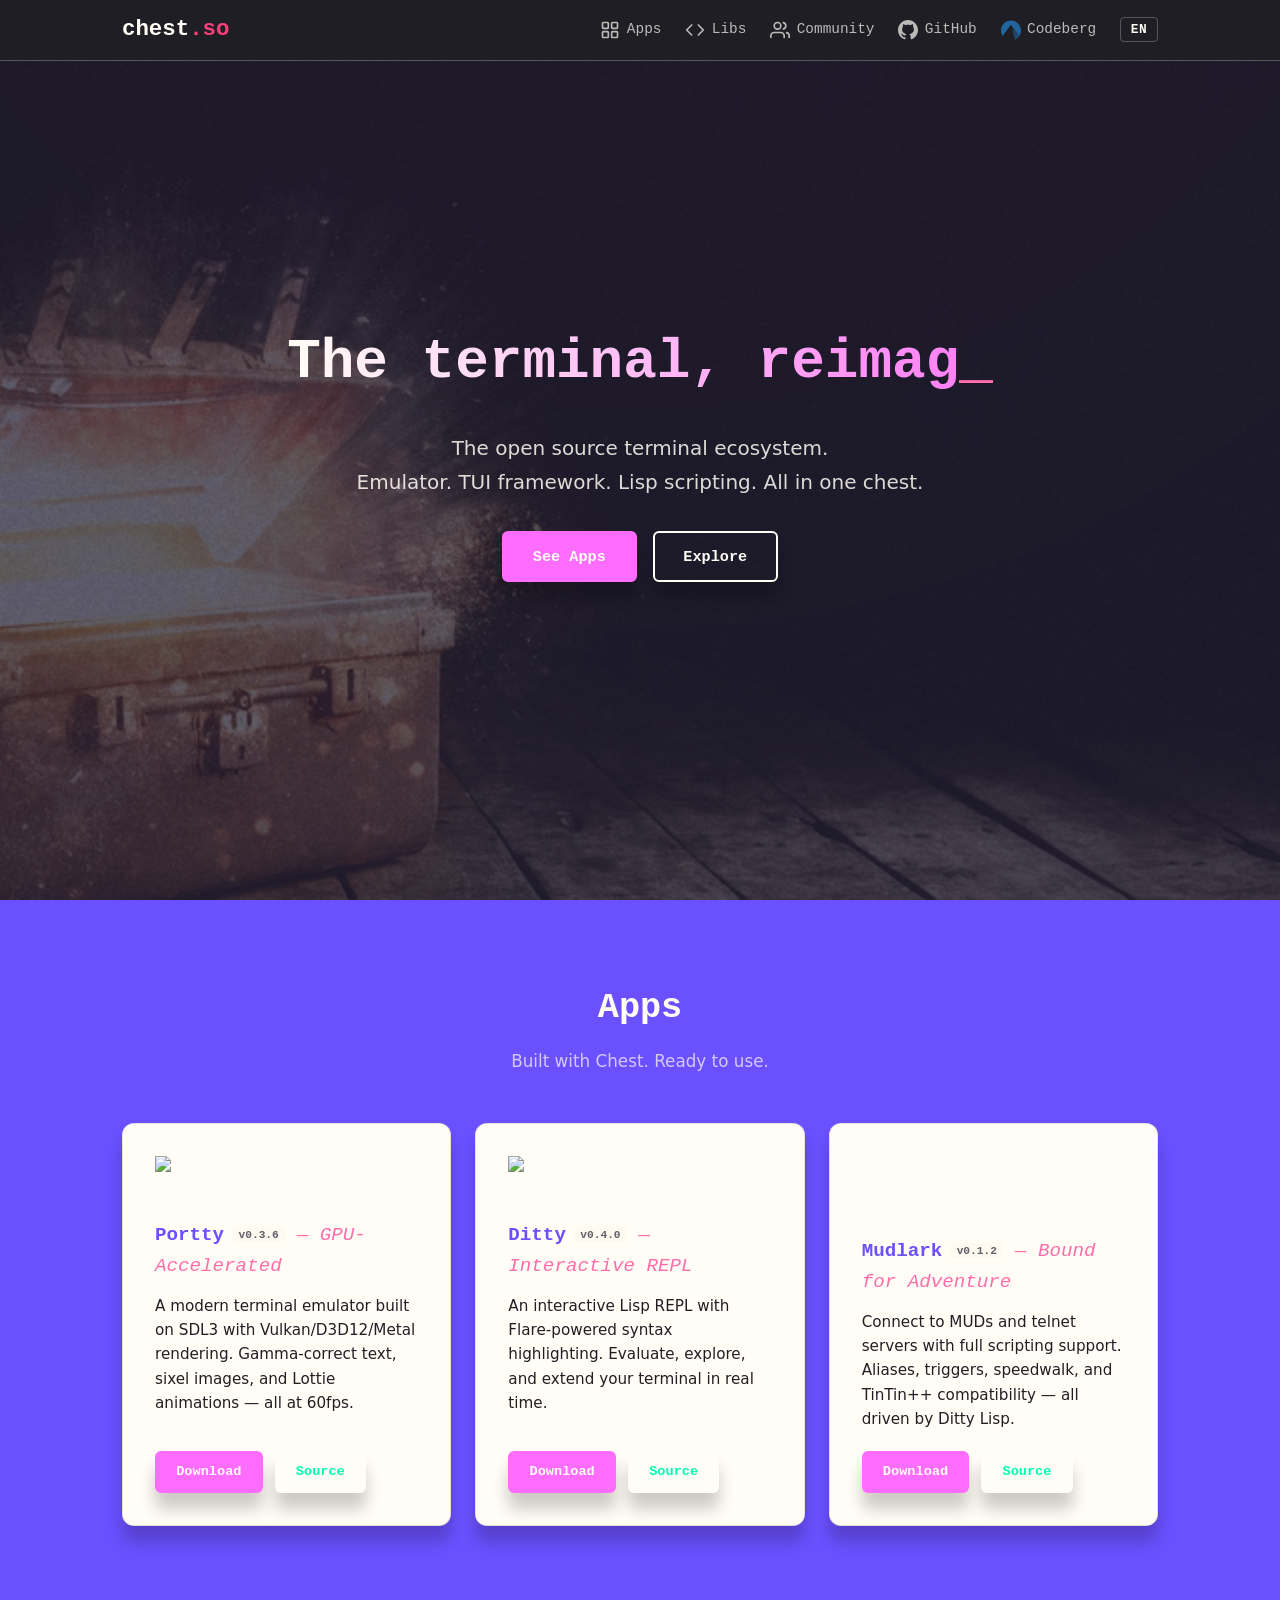
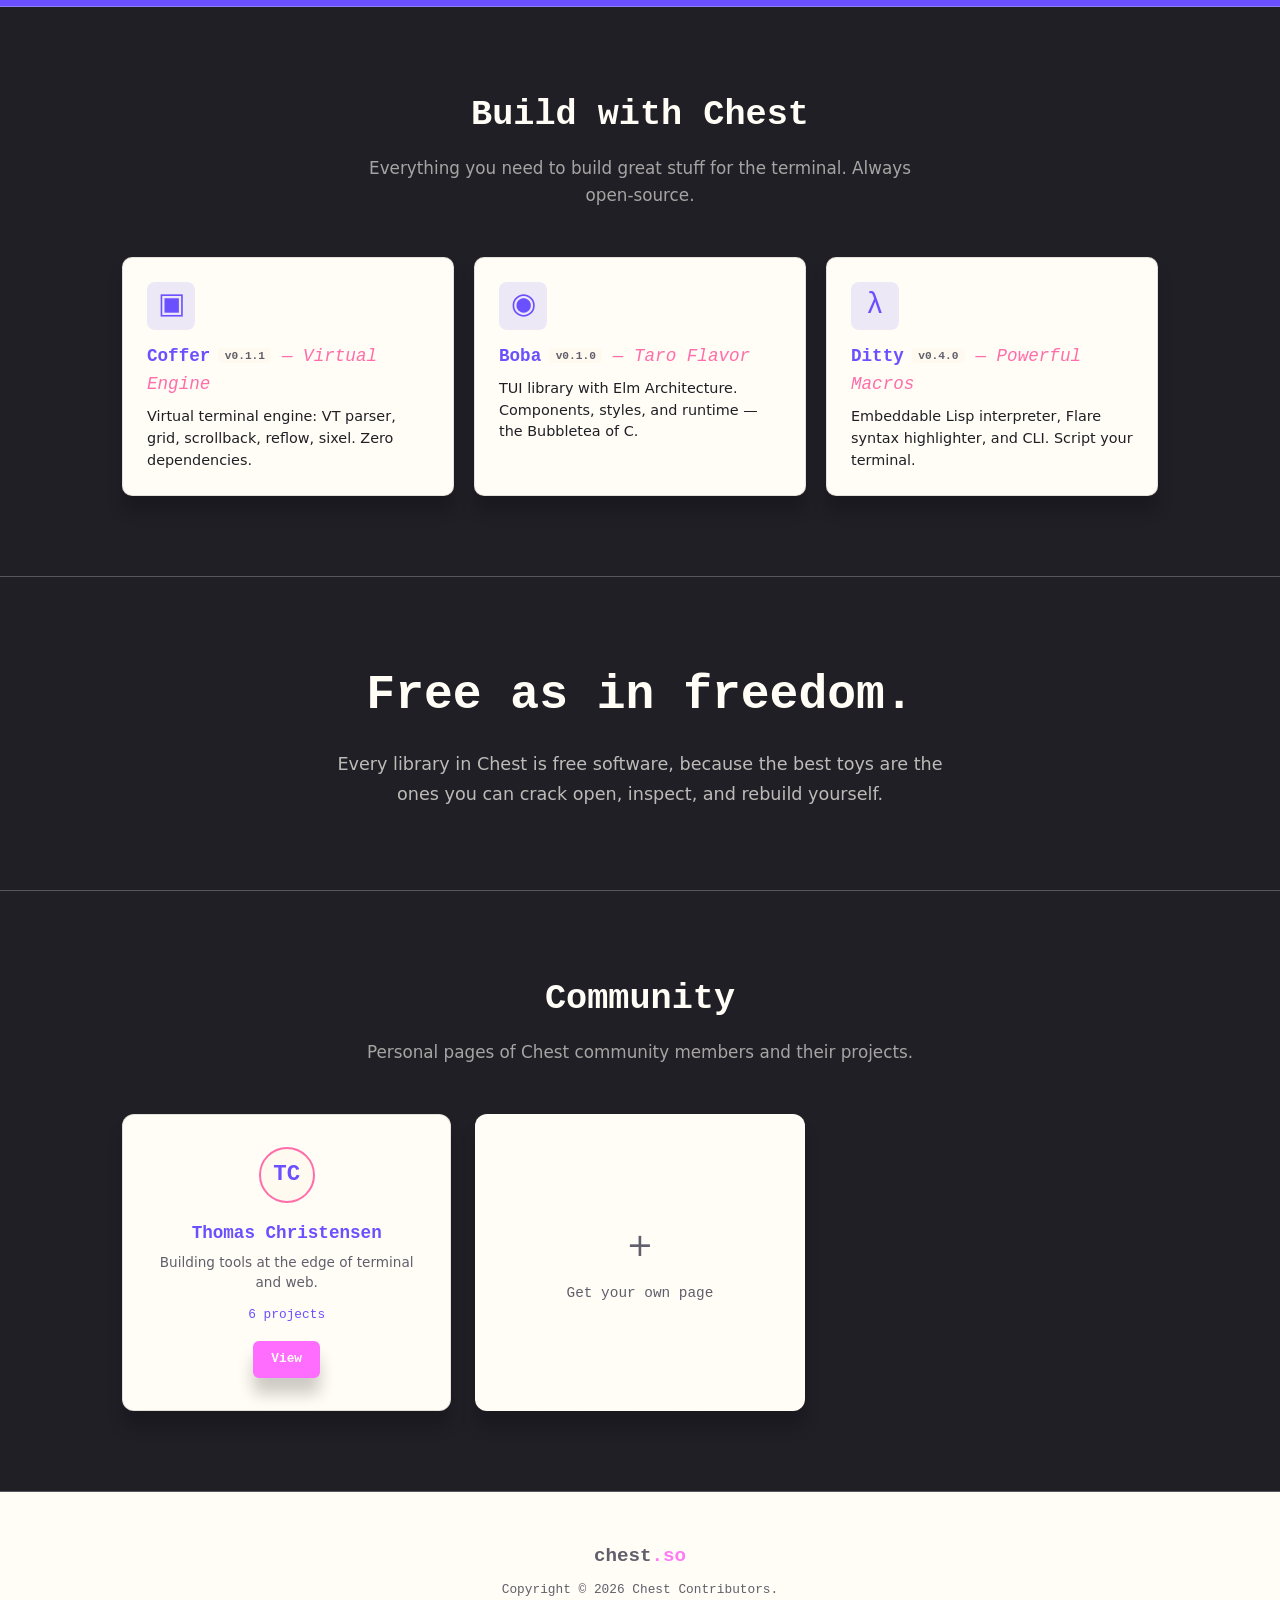
==== index.html @ 88bf8d04 "Add nav icons, extract shared code to common.js, and deduplicate main.js/users.js Nav links now have" ====
<!doctype html>
<html lang="en">
  <head>
    <meta charset="UTF-8" />
    <meta name="viewport" content="width=device-width, initial-scale=1.0" />
    <title data-i18n="meta.title">
      Chest — The Open Source Terminal Ecosystem
    </title>
    <meta
      name="description"
      data-i18n-attr="content:meta.description"
      content="Chest makes the command line powerful. Open source terminal emulator, TUI framework, and Lisp scripting — all in one monorepo."
    />
    <link rel="canonical" href="https://chest.so/" />
    <link rel="alternate" hreflang="en" href="https://chest.so/" />
    <link rel="alternate" hreflang="zh" href="https://chest.so/?lang=zh" />
    <link rel="alternate" hreflang="fa" href="https://chest.so/?lang=fa" />
    <link rel="alternate" hreflang="ar" href="https://chest.so/?lang=ar" />
    <link rel="alternate" hreflang="th" href="https://chest.so/?lang=th" />
    <link rel="alternate" hreflang="ru" href="https://chest.so/?lang=ru" />
    <link rel="alternate" hreflang="x-default" href="https://chest.so/" />
    <meta
      property="og:title"
      content="Chest — The Open Source Terminal Ecosystem"
    />
    <meta
      property="og:description"
      content="Chest makes the command line powerful. Open source terminal emulator, TUI framework, and Lisp scripting."
    />
    <meta property="og:url" content="https://chest.so/" />
    <meta property="og:type" content="website" />
    <meta property="og:image" content="https://chest.so/assets/og-banner.jpg" />
    <meta property="og:image:width" content="1200" />
    <meta property="og:image:height" content="630" />
    <meta name="twitter:card" content="summary_large_image" />
    <meta
      name="twitter:title"
      content="Chest — The Open Source Terminal Ecosystem"
    />
    <meta
      name="twitter:description"
      content="Open source terminal emulator, TUI framework, and Lisp scripting."
    />
    <meta
      name="twitter:image"
      content="https://chest.so/assets/og-banner.jpg"
    />
    <script type="application/ld+json">
      {
        "@context": "https://schema.org",
        "@type": "Organization",
        "name": "Chest",
        "url": "https://chest.so",
        "logo": "https://chest.so/assets/banner.jpg",
        "sameAs": ["https://github.com/chestso", "https://codeberg.org/chestso"]
      }
    </script>
    <link rel="stylesheet" href="style.css" />
    <link
      rel="icon"
      href="data:image/svg+xml,<svg xmlns='http://www.w3.org/2000/svg' viewBox='0 0 100 100'><text y='.9em' font-size='90'>🧰</text></svg>"
    />
  </head>
  <body>
    <nav class="nav">
      <div class="nav-inner">
        <a href="/" class="nav-logo">
          <span class="logo-chest">chest</span><span class="logo-tld">.so</span>
        </a>
        <div class="nav-links">
          <a href="#apps" class="nav-link">
            <svg
              class="nav-link-icon"
              xmlns="http://www.w3.org/2000/svg"
              width="16"
              height="16"
              viewBox="0 0 24 24"
              fill="none"
              stroke="currentColor"
              stroke-width="2"
              stroke-linecap="round"
              stroke-linejoin="round"
              aria-hidden="true"
            >
              <rect x="3" y="3" width="7" height="7" rx="1" />
              <rect x="14" y="3" width="7" height="7" rx="1" />
              <rect x="14" y="14" width="7" height="7" rx="1" />
              <rect x="3" y="14" width="7" height="7" rx="1" /></svg
            ><span data-i18n="nav.apps">Apps</span>
          </a>
          <a href="#projects" class="nav-link">
            <svg
              class="nav-link-icon"
              xmlns="http://www.w3.org/2000/svg"
              width="16"
              height="16"
              viewBox="0 0 24 24"
              fill="none"
              stroke="currentColor"
              stroke-width="2"
              stroke-linecap="round"
              stroke-linejoin="round"
              aria-hidden="true"
            >
              <polyline points="16 18 22 12 16 6" />
              <polyline points="8 6 2 12 8 18" /></svg
            ><span data-i18n="nav.libs">Libs</span>
          </a>
          <a href="#community" class="nav-link">
            <svg
              class="nav-link-icon"
              xmlns="http://www.w3.org/2000/svg"
              width="16"
              height="16"
              viewBox="0 0 24 24"
              fill="none"
              stroke="currentColor"
              stroke-width="2"
              stroke-linecap="round"
              stroke-linejoin="round"
              aria-hidden="true"
            >
              <path d="M17 21v-2a4 4 0 0 0-4-4H5a4 4 0 0 0-4 4v2" />
              <circle cx="9" cy="7" r="4" />
              <path d="M23 21v-2a4 4 0 0 0-3-3.87" />
              <path d="M16 3.13a4 4 0 0 1 0 7.75" /></svg
            ><span data-i18n="nav.community">Community</span>
          </a>
          <span id="nav-icons"></span>
          <span class="nav-liberapay">
            <script src="https://liberapay.com/thomasc/widgets/button.js"></script>
            <noscript
              ><a href="https://liberapay.com/thomasc/donate"
                ><img
                  alt="Donate using Liberapay"
                  src="https://liberapay.com/assets/widgets/donate.svg" /></a
            ></noscript>
          </span>
          <div class="lang-switcher" id="lang-switcher">
            <button
              class="lang-btn"
              id="lang-btn"
              aria-label="Switch language"
              aria-haspopup="true"
              aria-expanded="false"
            >
              EN
            </button>
            <ul class="lang-menu" id="lang-menu" role="menu">
              <li role="menuitem" data-lang="en">English</li>
              <li role="menuitem" data-lang="zh">中文</li>
              <li role="menuitem" data-lang="fa">فارسی</li>
              <li role="menuitem" data-lang="ar">العربية</li>
              <li role="menuitem" data-lang="th">ไทย</li>
              <li role="menuitem" data-lang="ru">Русский</li>
            </ul>
          </div>
        </div>
      </div>
    </nav>

    <header class="hero">
      <div class="hero-bg">
        <img
          src="assets/banner.jpg"
          alt="Treasure chest"
          class="hero-banner"
          loading="eager"
        />
        <div class="hero-overlay"></div>
        <div class="hero-noise" id="noise"></div>
      </div>
      <div class="hero-content">
        <h1 class="hero-title">
          <span class="typewriter" id="typewriter"></span
          ><span class="cursor">_</span>
        </h1>
        <p class="hero-sub" data-i18n="hero.subtitle">
          The open source terminal ecosystem.<br />Emulator. TUI framework. Lisp
          scripting. All in one chest.
        </p>
        <div class="hero-cta">
          <a href="#apps" class="btn btn-primary" data-i18n="hero.cta.apps"
            >See Apps</a
          >
          <a
            href="#projects"
            class="btn btn-outline"
            data-i18n="hero.cta.explore"
            >Explore</a
          >
        </div>
      </div>
    </header>

    <main>
      <section id="apps" class="section">
        <div class="container">
          <h2 class="section-title" data-i18n="apps.title">Apps</h2>
          <p class="section-sub" data-i18n="apps.subtitle">
            Built with Chest. Ready to use.
          </p>
          <div class="feature-grid" id="apps-grid">
            <!-- main.js renders app cards here from projects.json -->
          </div>
        </div>
      </section>

      <section id="projects" class="section section-alt">
        <div class="container">
          <h2 class="section-title" data-i18n="libs.title">Build with Chest</h2>
          <p class="section-sub" data-i18n="libs.subtitle">
            Everything you need to build great stuff for the terminal. Always
            open&#8209;source.
          </p>
          <div class="card-grid" id="libs-grid">
            <!-- main.js renders lib cards here from projects.json -->
          </div>
        </div>
      </section>

      <section class="section section-motto">
        <div class="container">
          <h2 class="motto" data-i18n="motto.title">Free as in freedom.</h2>
          <p class="motto-sub" data-i18n="motto.subtitle">
            Every library in Chest is free software, because the best toys are
            the ones you can crack open, inspect, and rebuild yourself.
          </p>
        </div>
      </section>

      <section id="community" class="section section-alt">
        <div class="container">
          <h2 class="section-title" data-i18n="community.title">Community</h2>
          <p class="section-sub" data-i18n="community.subtitle">
            Personal pages of Chest community members and their projects.
          </p>
          <div class="community-grid" id="community-grid">
            <!-- main.js renders user cards here from users.json -->
          </div>
        </div>
      </section>
    </main>

    <footer class="footer">
      <div class="container">
        <p>
          <span class="logo-chest">chest</span><span class="logo-tld">.so</span>
        </p>
        <p class="footer-sub" data-i18n="footer.copyright">
          Copyright &copy; 2026 Chest Contributors.
        </p>
      </div>
    </footer>

    <script src="i18n.js"></script>
    <script src="assets/icons.js"></script>
    <script src="common.js"></script>
    <script src="main.js"></script>
  </body>
</html>
---- style.css ----
:root {
  /* ── CharmLand Site: Backgrounds ── */
  --bg: #6b50ff; /* Charple — page background */
  --bg-card: #fffdf5; /* Cream — light cards on purple */
  --bg-card-hover: #fffaef; /* Butter — card hover */
  --bg-elevated: #fffaef; /* Butter */
  --bg-nav: rgba(32, 31, 38, 0.98); /* Pepper alpha */
  --bg-section-alt: #201f26; /* Pepper — alt sections */
  --bg-alt: #201f26; /* Pepper — motto, user header */
  --bg-footer: #fffdf5; /* Cream — inverted footer */

  /* ── CharmLand Site: Text ── */
  --text: #fffdf5; /* Cream — body text on purple */
  --text-light: #bfbcc8; /* Smoke */
  --text-muted: #605f6b; /* Oyster — muted on cream */
  --card-text: #201f26; /* Pepper — text on cream cards */
  --card-title: #6b50ff; /* Charple — card titles */
  --card-title-hover: #fe3e78; /* BurstRed — hover on cream */
  --text-on-cream: #201f26; /* Pepper */
  --text-on-cream-muted: #605f6b; /* Oyster */
  --footer-text: #605f6b; /* Oyster — footer text */
  --footer-link: #ff7bf5; /* LinkPink — footer links */

  /* ── CharmLand Site: Accents ── */
  --accent: #fe3e78; /* BurstRed — primary */
  --accent-hover: #0adcdb; /* Turtle — hover/secondary */
  --accent-green: #00ffb2; /* Julep — badges, success */
  --link-green: #00ffb2; /* Julep — links */
  --accent-yellow: #ecfd65; /* ActiveYellow — experimental */
  --accent-purple: #9671ff; /* AccentPurple — independent status */
  --accent-warm: #ff6daa; /* Tuna — warm accent */
  --card-accent: #ff6daa; /* Tuna — card accent */
  --card-icon-color: #6b50ff; /* Charple — card icon on cream */
  --card-flair: #ff6daa; /* Tuna — card flair text */

  /* ── Buttons ── */
  --btn-bg: #ff6dff; /* ButtonMagenta */
  --btn-text: #fffdf5; /* Cream */
  --btn-outline-color: #fffdf5; /* Cream */

  /* ── Borders ── */
  --border: rgba(255, 253, 245, 0.25); /* Cream alpha — visible on purple */
  --border-accent: rgba(254, 62, 120, 0.3); /* BurstRed alpha */
  --border-hover: #e8fe96; /* Zest — community card hover */
  --border-card: rgba(32, 31, 38, 0.12); /* Pepper alpha — on cream cards */

  /* ── Overlay & interactive alphas ── */
  --hero-overlay: rgba(32, 31, 38, 0.55); /* Pepper alpha */
  --hover-accent-bg: rgba(254, 62, 120, 0.15); /* BurstRed alpha */
  --card-icon-bg: rgba(107, 80, 255, 0.12); /* Charple alpha */
  --shadow-menu: 0 8px 24px rgba(0, 0, 0, 0.5);
  --shadow-card: 0 1rem 1rem rgba(0, 0, 0, 0.2);
  --shadow-card-hover: 0 0.25rem 0.25rem rgba(0, 0, 0, 0.25);

  /* ── Gradient glow ── */
  --glow-gradient: radial-gradient(
    circle,
    rgba(255, 123, 245, 0.6) 0%,
    rgba(255, 123, 245, 0) 70%
  );

  /* ── Animated gradient text ── */
  --gradient-text: linear-gradient(90deg, #fffdf5, #ff7bf5, #fffdf5);

  /* ── Fonts ── */
  --font-mono:
    'SF Mono', 'Cascadia Code', 'Fira Code', 'JetBrains Mono', 'Menlo',
    'Consolas', monospace;
  --font-sans:
    system-ui, -apple-system, 'Segoe UI', Helvetica, Arial, sans-serif;
  --max-width: 1100px;
}

*,
*::before,
*::after {
  margin: 0;
  padding: 0;
  box-sizing: border-box;
}

html {
  scroll-behavior: smooth;
}

body {
  background: var(--bg);
  color: var(--text);
  font-family: var(--font-sans);
  line-height: 1.6;
  overflow-x: hidden;
  position: relative;
}

body::before {
  content: '';
  position: fixed;
  top: 0;
  left: 0;
  width: 100vw;
  height: 100vh;
  background: var(--glow-gradient);
  background-size: 2400px 2400px;
  background-position: 50% -1600px;
  background-repeat: no-repeat;
  z-index: -1;
  pointer-events: none;
  mix-blend-mode: overlay;
}

@keyframes bg-colorcycle {
  0% {
    background-position: 0 0;
  }
  to {
    background-position: 200% 0;
  }
}

a {
  color: var(--link-green);
  text-decoration: none;
  transition: color 0.2s;
}

a:hover {
  color: var(--card-accent);
}

.container {
  max-width: var(--max-width);
  margin: 0 auto;
  padding: 0 2rem;
}

/* ── Navigation ── */
.nav {
  position: fixed;
  top: 0;
  left: 0;
  right: 0;
  z-index: 100;
  background: var(--bg-nav);
  backdrop-filter: blur(12px);
  border-bottom: 1px solid var(--border);
}

.nav-inner {
  max-width: var(--max-width);
  margin: 0 auto;
  padding: 0.75rem 2rem;
  display: flex;
  justify-content: space-between;
  align-items: center;
}

.nav-logo {
  font-family: var(--font-mono);
  font-size: 1.4rem;
  font-weight: 700;
  color: var(--text);
}

.nav-logo:hover {
  color: var(--text);
}

.logo-chest {
  color: var(--text);
}

.logo-tld {
  color: var(--accent);
}

.nav-links {
  display: flex;
  align-items: center;
  gap: 1.5rem;
  font-family: var(--font-mono);
  font-size: 0.9rem;
}

.nav-links a {
  display: inline-flex;
  align-items: center;
  gap: 0.4rem;
  color: var(--text);
  opacity: 0.7;
}

.nav-link-icon {
  flex-shrink: 0;
}

.nav-links svg {
  width: 20px;
  height: 20px;
}

.nav-links a:hover {
  color: var(--accent-green);
  opacity: 1;
}

.nav-icon-link {
  display: inline-flex;
  align-items: center;
  gap: 0.4rem;
  color: var(--text);
  opacity: 0.7;
}

#nav-icons {
  display: inline-flex;
  align-items: center;
  gap: 1.5rem;
}

.nav-icon-link:hover {
  color: var(--accent-green);
  opacity: 1;
}

.nav-icon-link svg {
  flex-shrink: 0;
}

/* ── Liberapay ── */
/* Hidden until Liberapay account is fully set up.
   To enable: change display to "inline-flex" */
.nav-liberapay {
  display: none;
  align-items: center;
}

.nav-liberapay img {
  height: 28px;
  width: auto;
  border-radius: 4px;
}

/* ── Language Switcher ── */
.lang-switcher {
  position: relative;
}

.lang-btn {
  background: transparent;
  border: 1px solid var(--border);
  color: var(--text);
  font-family: var(--font-mono);
  font-size: 0.8rem;
  font-weight: 600;
  padding: 0.25rem 0.6rem;
  border-radius: 4px;
  cursor: pointer;
  transition: all 0.2s;
  text-transform: uppercase;
  letter-spacing: 0.05em;
}

.lang-btn:hover {
  border-color: var(--link-green);
  color: var(--text);
}

.lang-menu {
  position: absolute;
  top: calc(100% + 0.4rem);
  right: 0;
  list-style: none;
  background: var(--bg-section-alt);
  border: 1px solid var(--border);
  border-radius: 6px;
  padding: 0.4rem 0;
  min-width: 120px;
  box-shadow: var(--shadow-menu);
  opacity: 0;
  visibility: hidden;
  transform: translateY(-4px);
  transition:
    opacity 0.2s,
    transform 0.2s,
    visibility 0.2s;
  z-index: 200;
}

.lang-menu.lang-menu-open {
  opacity: 1;
  visibility: visible;
  transform: translateY(0);
}

.lang-menu li {
  padding: 0.4rem 1rem;
  font-family: var(--font-mono);
  font-size: 0.85rem;
  color: var(--text);
  cursor: pointer;
  transition: all 0.15s;
  white-space: nowrap;
}

.section,
.section-alt,
.section-motto {
  border-bottom: 1px solid var(--border);
}

.lang-menu li:hover {
  background: var(--hover-accent-bg);
  color: var(--text);
}

.lang-menu li.lang-active {
  color: var(--link-green);
  font-weight: 700;
}

/* ── Hero ── */
.hero {
  position: relative;
  min-height: 100vh;
  display: flex;
  align-items: center;
  justify-content: center;
  overflow: hidden;
}

.hero-bg {
  position: absolute;
  inset: 0;
  z-index: 0;
}

.hero-banner {
  width: 100%;
  height: 100%;
  object-fit: cover;
  opacity: 0.8;
  filter: saturate(1) contrast(1.1) brightness(0.7);
}

.hero-overlay {
  position: absolute;
  inset: 0;
  z-index: 1;
  background: var(--hero-overlay);
}

.hero-noise {
  position: absolute;
  inset: 0;
  z-index: 2;
  opacity: 0.2;
  mix-blend-mode: overlay;
  pointer-events: none;
}

.hero-content {
  position: relative;
  z-index: 2;
  text-align: center;
  padding: 2rem;
  max-width: 800px;
}

.hero-title {
  font-family: var(--font-mono);
  font-size: clamp(2rem, 5vw, 3.5rem);
  font-weight: 700;
  margin-bottom: 1.5rem;
  min-height: 1.3em;
  background-image: var(--gradient-text);
  background-size: 200% 200%;
  background-clip: text;
  -webkit-background-clip: text;
  -webkit-text-fill-color: transparent;
  animation: 6s linear infinite bg-colorcycle;
}

.cursor {
  color: var(--accent-warm);
  -webkit-text-fill-color: var(--accent-warm);
  animation: blink 1s step-end infinite;
}

@keyframes blink {
  50% {
    opacity: 0;
  }
}

.hero-sub {
  font-size: clamp(1rem, 2.5vw, 1.25rem);
  color: var(--text);
  opacity: 0.85;
  margin-bottom: 2rem;
  line-height: 1.7;
}

.hero-cta {
  display: flex;
  gap: 1rem;
  justify-content: center;
  flex-wrap: wrap;
}

/* ── Buttons ── */
.btn {
  display: inline-flex;
  align-items: center;
  justify-content: center;
  gap: 0.4rem;
  font-family: var(--font-mono);
  font-size: 0.95rem;
  font-weight: 600;
  padding: 0.7rem 1.8rem;
  border-radius: 6px;
  border: 2px solid transparent;
  cursor: pointer;
  transition:
    transform 0.15s,
    box-shadow 0.15s,
    opacity 0.15s;
  text-transform: none;
  letter-spacing: 0;
  box-shadow: var(--shadow-card);
}

.btn:hover {
  transform: translateY(1px);
  box-shadow: var(--shadow-card-hover);
}

.btn:not(.btn-primary):not(.btn-outline):hover {
  color: var(--link-green);
}

.btn:active {
  transform: translateY(2px);
}

.btn-primary {
  background: var(--btn-bg);
  color: var(--btn-text);
  border-color: var(--btn-bg);
}

.btn-primary:hover {
  opacity: 0.85;
  color: var(--btn-text);
}

.btn-outline {
  background: transparent;
  color: var(--btn-outline-color);
  border-color: var(--btn-outline-color);
}

.btn-outline:hover {
  background: var(--btn-outline-color);
  color: var(--bg);
}

.btn-small {
  font-size: 0.85rem;
  padding: 0.5rem 1.2rem;
}

/* ── Sections ── */
.section {
  padding: 5rem 0;
}

.section-alt {
  background: var(--bg-section-alt);
}

.section-title {
  font-family: var(--font-mono);
  font-size: clamp(1.5rem, 3vw, 2.2rem);
  font-weight: 700;
  text-align: center;
  margin-bottom: 0.75rem;
}

.section-sub {
  text-align: center;
  color: var(--text);
  opacity: 0.7;
  max-width: 600px;
  margin: 0 auto 3rem;
  font-size: 1.05rem;
}

.section-alt .section-sub {
  color: var(--text);
  opacity: 0.6;
}

/* ── Card Grid ── */
.card-grid {
  display: grid;
  grid-template-columns: repeat(auto-fill, minmax(300px, 1fr));
  gap: 1.25rem;
}

.card {
  display: block;
  background: var(--bg-card);
  border: 1px solid var(--border-card);
  border-radius: 10px;
  padding: 1.5rem;
  transition:
    transform 0.15s,
    box-shadow 0.15s;
  box-shadow: var(--shadow-card);
}

.card:hover {
  border-color: var(--card-accent);
  color: var(--card-text);
  transform: translateY(6px);
  box-shadow: var(--shadow-card-hover);
}

.card-icon {
  font-size: 1.8rem;
  margin-bottom: 0.75rem;
  width: 48px;
  height: 48px;
  display: flex;
  align-items: center;
  justify-content: center;
  background: var(--card-icon-bg);
  border-radius: 8px;
  color: var(--card-icon-color);
  font-family: var(--font-mono);
}

.card h3 {
  font-family: var(--font-mono);
  font-size: 1.1rem;
  font-weight: 700;
  margin-bottom: 0.5rem;
  color: var(--card-title);
  transition: color 0.25s;
}

.card:hover h3 {
  color: var(--card-title-hover);
}

.card-flair {
  color: var(--card-flair);
  font-weight: 400;
  font-style: italic;
}

.card p {
  color: var(--card-text);
  font-size: 0.9rem;
  line-height: 1.5;
}

/* ── Feature Grid ── */
.feature-grid {
  display: grid;
  grid-template-columns: repeat(auto-fill, minmax(280px, 1fr));
  gap: 1.5rem;
}

.feature-card {
  background: var(--bg-card);
  border: 1px solid var(--border-card);
  border-radius: 12px;
  padding: 2rem;
  transition:
    transform 0.15s,
    box-shadow 0.15s;
  display: flex;
  flex-direction: column;
  box-shadow: var(--shadow-card);
}

.feature-card:hover {
  border-color: var(--card-accent);
  transform: translateY(6px);
  box-shadow: var(--shadow-card-hover);
}

.feature-icon {
  font-size: 2.5rem;
  margin-bottom: 1rem;
}

.feature-icon img {
  display: block;
  width: 48px;
  height: 48px;
}

.feature-card h3 {
  font-family: var(--font-mono);
  font-size: 1.2rem;
  font-weight: 700;
  margin-bottom: 0.75rem;
  color: var(--card-title);
  transition: color 0.25s;
}

.feature-card:hover h3 {
  color: var(--card-title-hover);
}

.feature-card p {
  color: var(--card-text);
  font-size: 0.95rem;
  margin-bottom: 1.25rem;
  line-height: 1.6;
  flex: 1;
}

.feature-actions {
  display: flex;
  gap: 0.75rem;
  flex-wrap: wrap;
  margin-top: auto;
}

.badge-version {
  font-family: var(--font-mono);
  font-size: 0.7rem;
  font-weight: 600;
  color: var(--text-on-cream-muted);
  background: var(--bg-card-hover);
  border-radius: 4px;
  padding: 0.1rem 0.4rem;
  margin-left: 0.5rem;
  vertical-align: middle;
}

a .badge-version {
  color: var(--text-on-cream-muted);
}

/* ── Motto ── */
.section-motto {
  text-align: center;
  background: var(--bg-alt);
}

.motto {
  font-family: var(--font-mono);
  font-size: clamp(1.8rem, 4vw, 3rem);
  font-weight: 700;
  margin-bottom: 1rem;
  color: var(--text);
}

.motto-sub {
  max-width: 650px;
  margin: 0 auto;
  color: var(--text);
  opacity: 0.7;
  font-size: 1.1rem;
  line-height: 1.7;
}

/* ── Community Grid ── */
.community-grid {
  display: grid;
  grid-template-columns: repeat(auto-fill, minmax(260px, 1fr));
  gap: 1.5rem;
}

.community-card {
  display: block;
  background: var(--bg-card);
  border: 1px solid var(--border-card);
  border-radius: 12px;
  padding: 2rem;
  text-align: center;
  transition:
    transform 0.15s,
    box-shadow 0.15s;
  box-shadow: var(--shadow-card);
}

.community-card:hover {
  border-color: var(--border-hover);
  transform: translateY(6px);
  box-shadow: var(--shadow-card-hover);
}

.community-avatar {
  width: 56px;
  height: 56px;
  border-radius: 50%;
  border: 2px solid var(--card-accent);
  object-fit: cover;
  margin: 0 auto 1rem;
  display: block;
}

.community-avatar-placeholder {
  width: 56px;
  height: 56px;
  border-radius: 50%;
  border: 2px solid var(--card-accent);
  background: var(--bg-card-hover);
  display: flex;
  align-items: center;
  justify-content: center;
  font-family: var(--font-mono);
  font-size: 1.4rem;
  font-weight: 700;
  color: var(--card-title);
  margin: 0 auto 1rem;
}

.community-card h3 {
  font-family: var(--font-mono);
  font-size: 1.1rem;
  font-weight: 700;
  margin-bottom: 0.3rem;
  color: var(--card-title);
  transition: color 0.25s;
}

.community-card:hover h3 {
  color: var(--card-title-hover);
}

.community-card-tagline {
  color: var(--text-on-cream-muted);
  font-size: 0.85rem;
  line-height: 1.5;
  margin-bottom: 0.75rem;
}

.community-card-count {
  font-family: var(--font-mono);
  font-size: 0.8rem;
  color: var(--card-title);
  margin-bottom: 1rem;
}

.community-card .btn {
  font-size: 0.8rem;
  padding: 0.4rem 1rem;
}

.community-card-yours {
  border-style: dashed;
  border-color: var(--border);
  display: flex;
  flex-direction: column;
  align-items: center;
  justify-content: center;
  min-height: 200px;
}

.community-card-yours .yours-icon {
  font-size: 2rem;
  color: var(--text-on-cream-muted);
  margin-bottom: 0.75rem;
}

.community-card-yours .yours-text {
  font-family: var(--font-mono);
  font-size: 0.9rem;
  color: var(--text-on-cream-muted);
  line-height: 1.5;
}

/* ── Footer ── */
.footer {
  text-align: center;
  padding: 3rem 0;
  background: var(--bg-footer);
  border-top: 1px solid var(--border);
  font-family: var(--font-mono);
}

.footer .logo-chest {
  font-size: 1.2rem;
  font-weight: 700;
  color: var(--footer-text);
}

.footer .logo-tld {
  font-size: 1.2rem;
  font-weight: 700;
  color: var(--footer-link);
}

.footer-sub {
  color: var(--footer-text);
  font-size: 0.8rem;
  margin-top: 0.5rem;
}

/* ── Responsive ── */
@media (max-width: 640px) {
  .nav-links {
    gap: 0.75rem;
    font-size: 0.8rem;
  }

  .nav-link-icon + span,
  .nav-link span {
    display: none;
  }

  .lang-btn {
    font-size: 0.7rem;
    padding: 0.2rem 0.45rem;
  }

  .hero-content {
    padding: 1rem;
  }

  .card-grid,
  .feature-grid,
  .community-grid {
    grid-template-columns: 1fr;
  }

  .section {
    padding: 3rem 0;
  }
}

/* ── Noise Canvas ── */
#noise canvas {
  width: 100%;
  height: 100%;
}

/* ── RTL Support ── */
body.rtl {
  text-align: right;
}

body.rtl .nav-inner {
  flex-direction: row-reverse;
}

body.rtl .nav-links {
  flex-direction: row-reverse;
}

body.rtl .feature-actions {
  flex-direction: row-reverse;
}

body.rtl .hero-cta {
  flex-direction: row-reverse;
}

body.rtl .card-grid,
body.rtl .feature-grid,
body.rtl .community-grid {
  direction: rtl;
}

body.rtl .lang-menu {
  right: auto;
  left: 0;
}
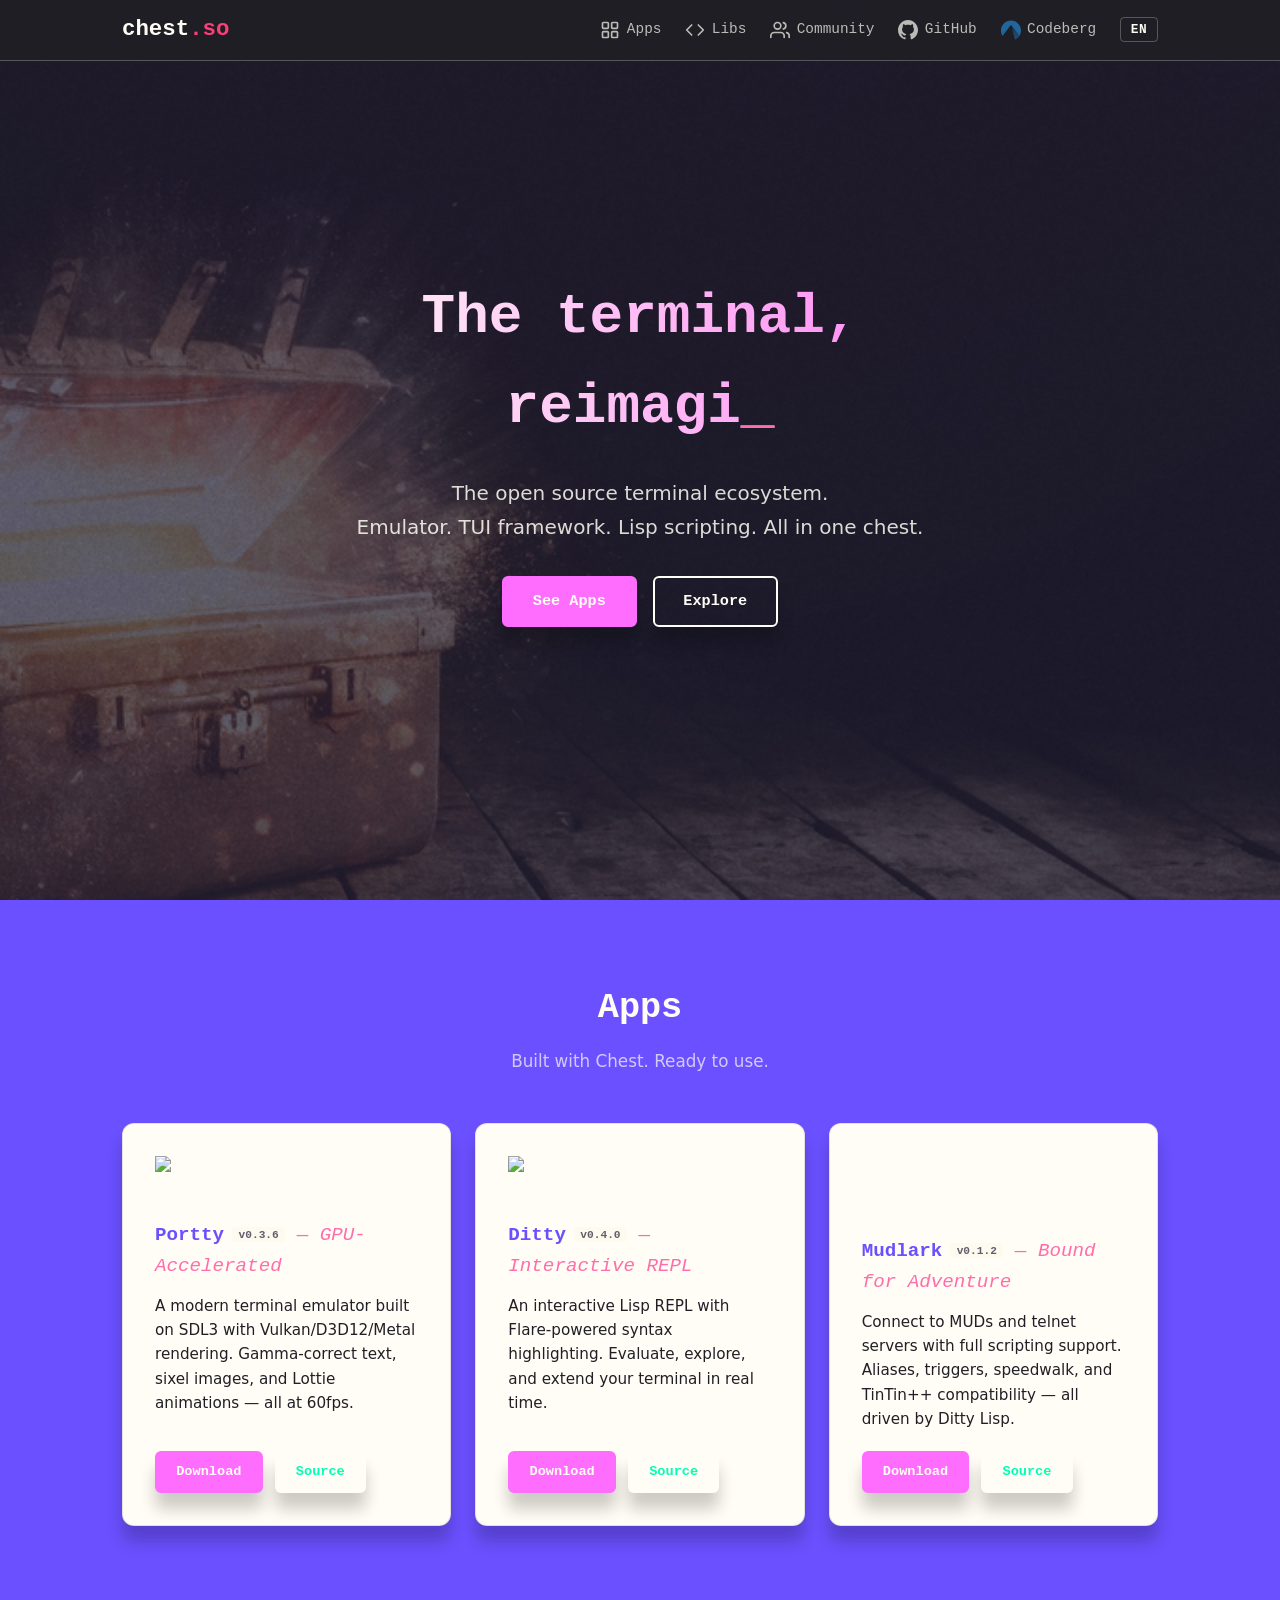
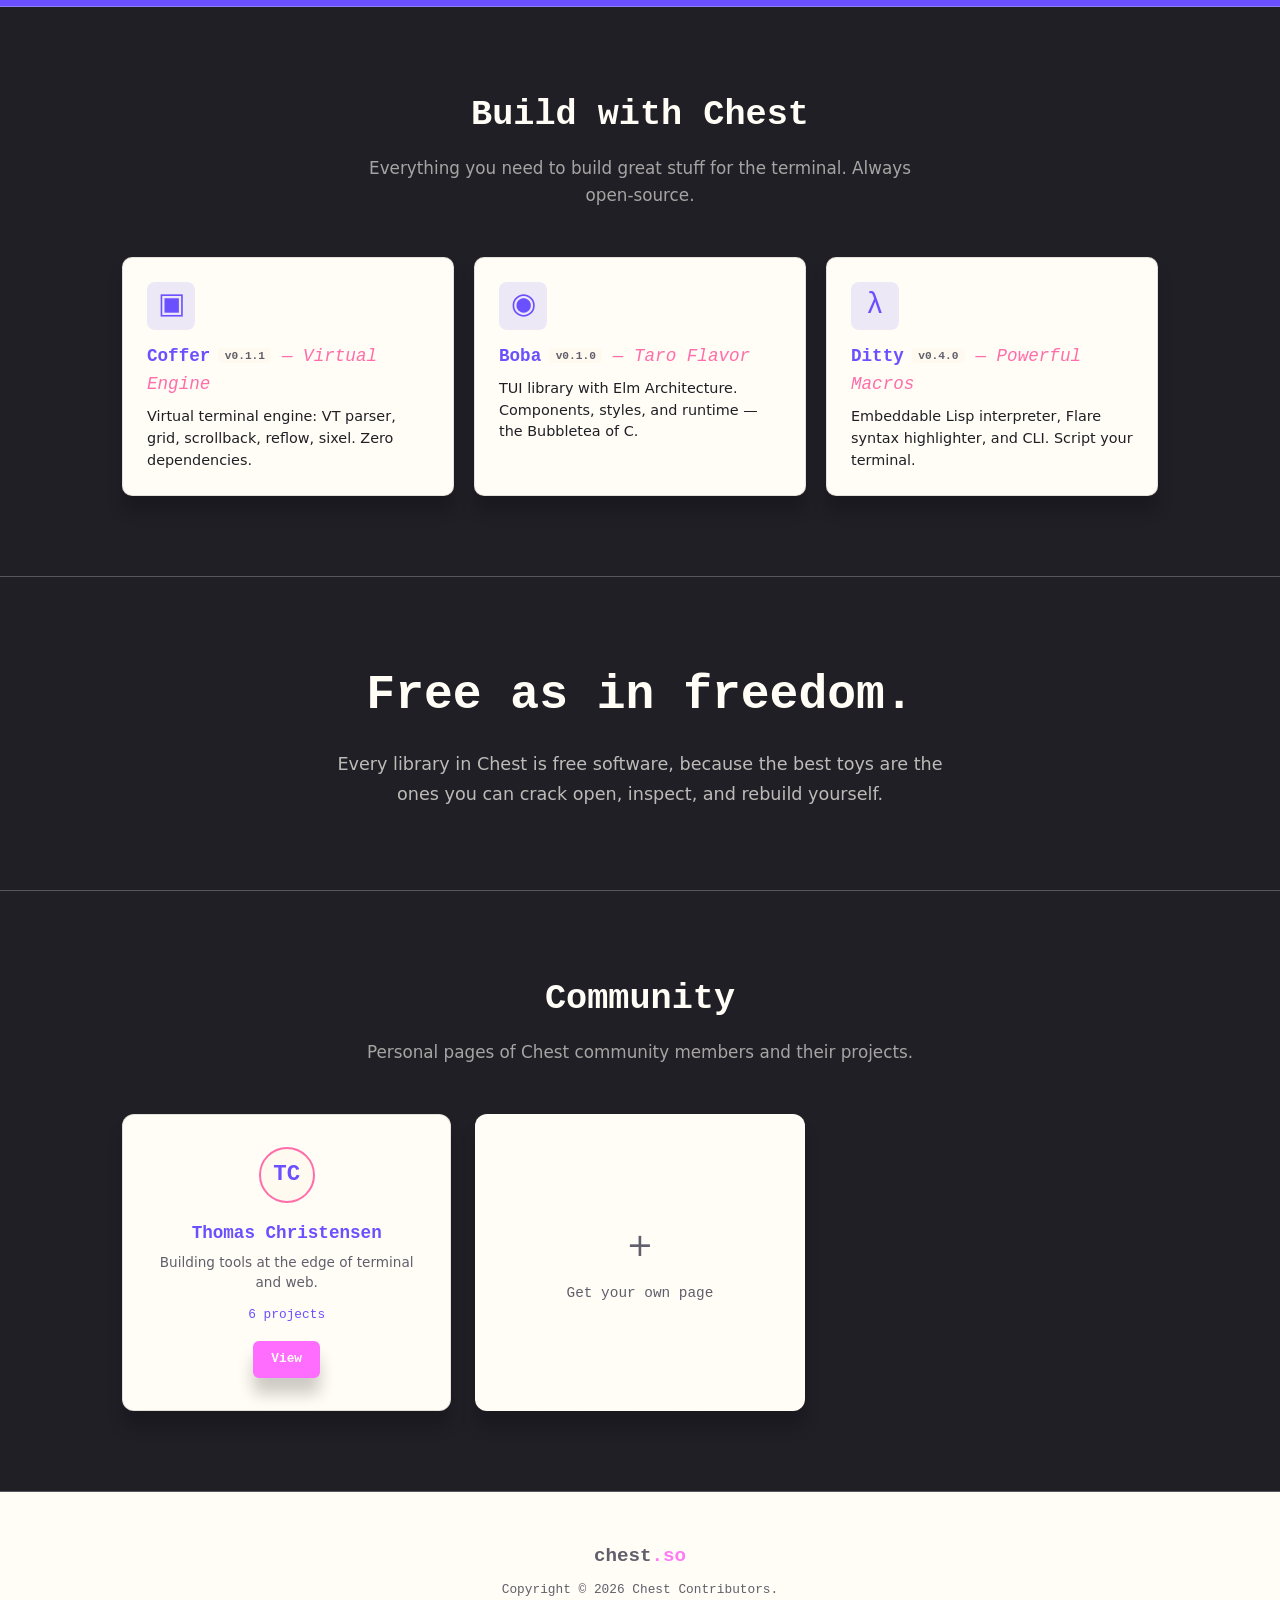
==== commit 0f4801a5: "Consolidate nav link classes to single .nav-link for all top bar links GitHub/Codeberg brand links n" ====
--- a/index.html
+++ b/index.html
@@ -70,7 +70,6 @@
         <div class="nav-links">
           <a href="#apps" class="nav-link">
             <svg
-              class="nav-link-icon"
               xmlns="http://www.w3.org/2000/svg"
               width="16"
               height="16"
@@ -90,7 +89,6 @@
           </a>
           <a href="#projects" class="nav-link">
             <svg
-              class="nav-link-icon"
               xmlns="http://www.w3.org/2000/svg"
               width="16"
               height="16"
@@ -108,7 +106,6 @@
           </a>
           <a href="#community" class="nav-link">
             <svg
-              class="nav-link-icon"
               xmlns="http://www.w3.org/2000/svg"
               width="16"
               height="16"
--- a/style.css
+++ b/style.css
@@ -189,13 +189,10 @@
   opacity: 0.7;
 }
 
-.nav-link-icon {
-  flex-shrink: 0;
-}
-
 .nav-links svg {
   width: 20px;
   height: 20px;
+  flex-shrink: 0;
 }
 
 .nav-links a:hover {
@@ -203,27 +200,10 @@
   opacity: 1;
 }
 
-.nav-icon-link {
-  display: inline-flex;
-  align-items: center;
-  gap: 0.4rem;
-  color: var(--text);
-  opacity: 0.7;
-}
-
 #nav-icons {
   display: inline-flex;
   align-items: center;
   gap: 1.5rem;
-}
-
-.nav-icon-link:hover {
-  color: var(--accent-green);
-  opacity: 1;
-}
-
-.nav-icon-link svg {
-  flex-shrink: 0;
 }
 
 /* ── Liberapay ── */
@@ -810,7 +790,6 @@
     font-size: 0.8rem;
   }
 
-  .nav-link-icon + span,
   .nav-link span {
     display: none;
   }
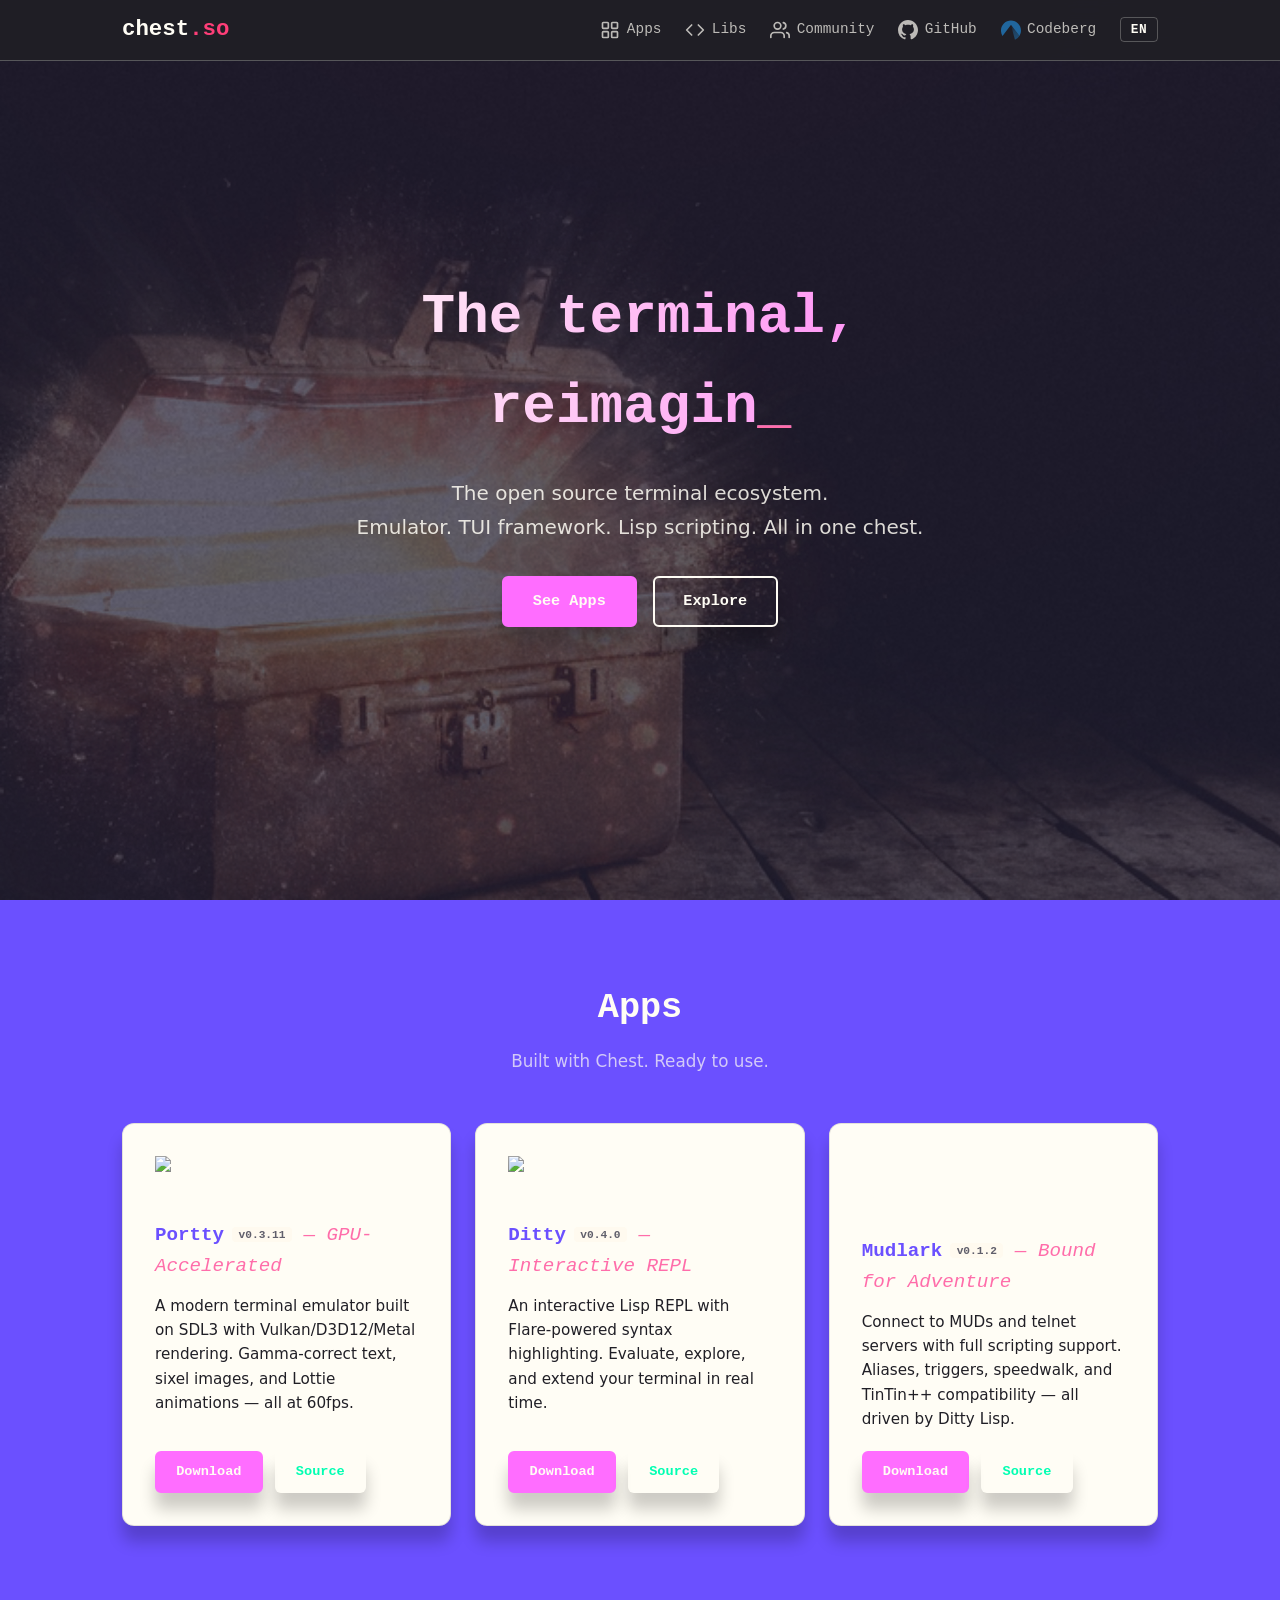
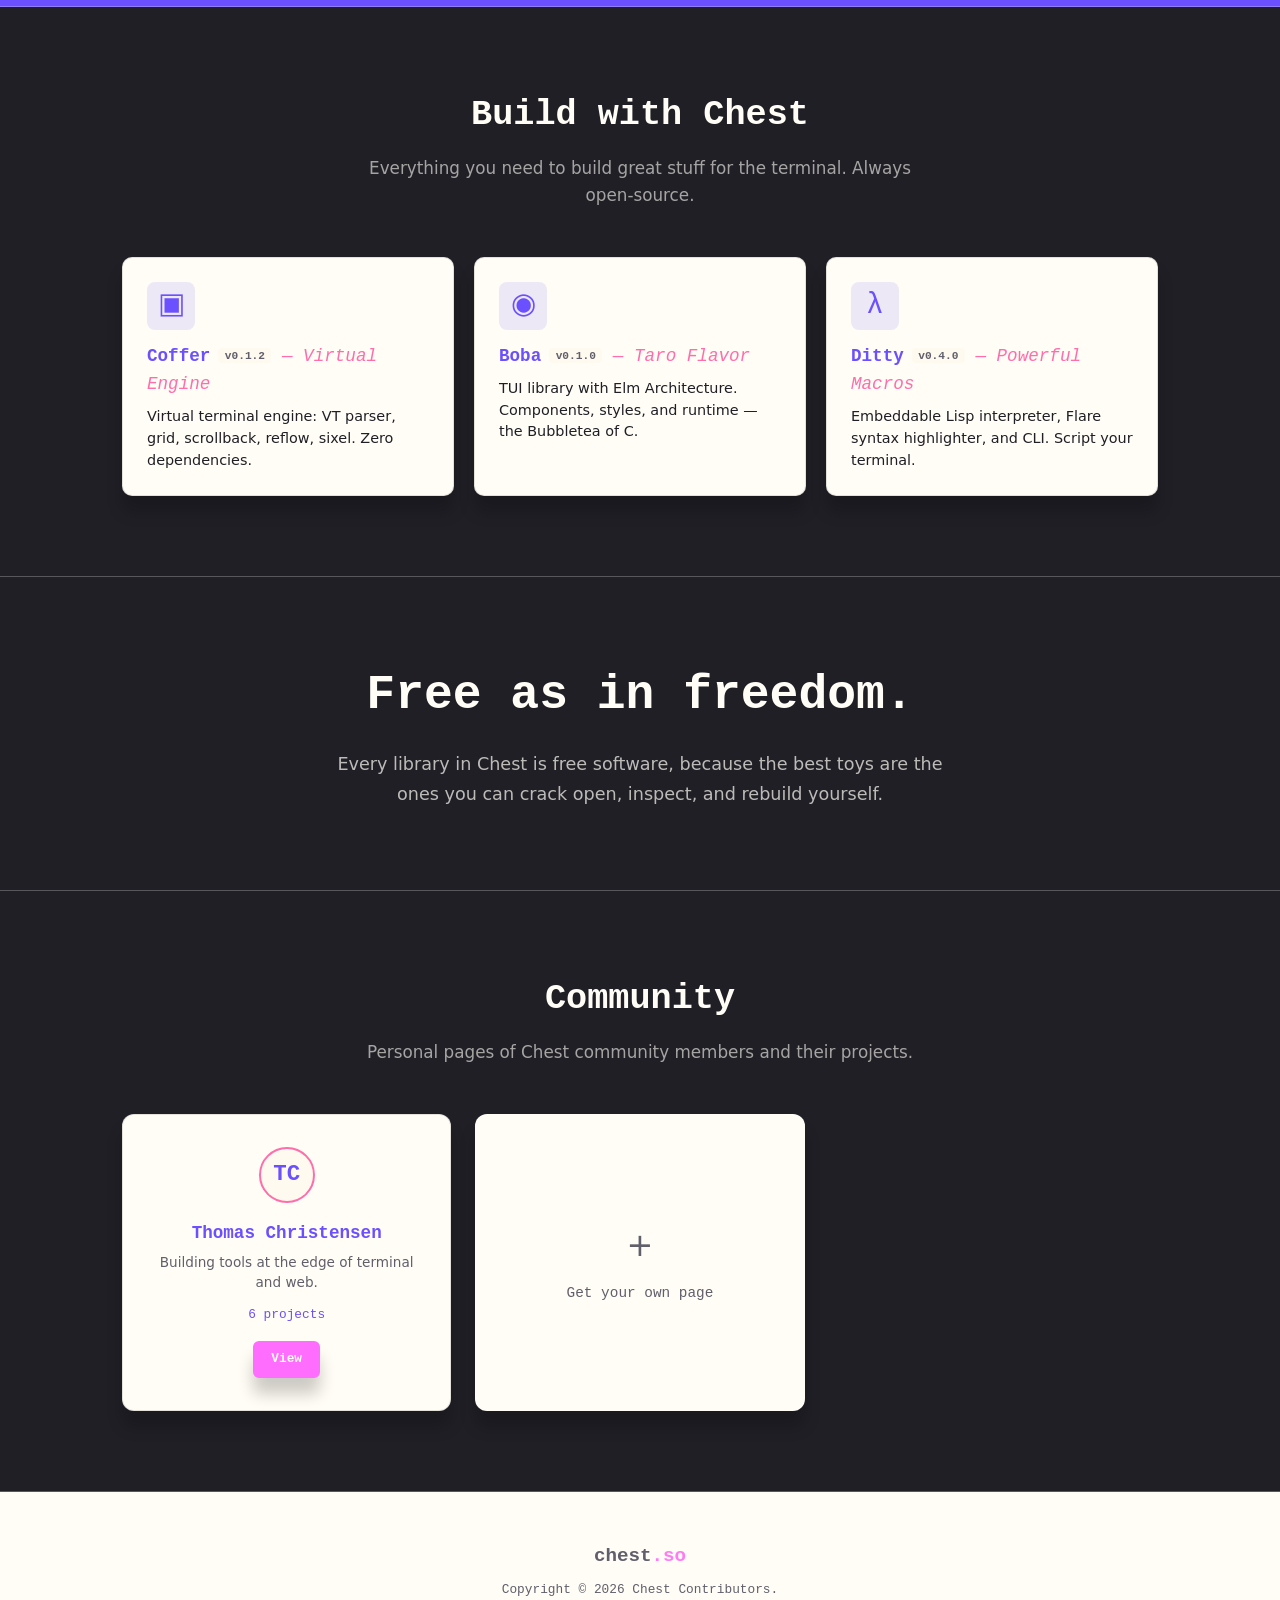
==== commit ebe38ddc: "Add site icon: open chest with golden light Replace emoji favicon with proper SVG icon — a wooden tr" ====
--- a/index.html
+++ b/index.html
@@ -56,10 +56,8 @@
       }
     </script>
     <link rel="stylesheet" href="style.css" />
-    <link
-      rel="icon"
-      href="data:image/svg+xml,<svg xmlns='http://www.w3.org/2000/svg' viewBox='0 0 100 100'><text y='.9em' font-size='90'>🧰</text></svg>"
-    />
+    <link rel="icon" href="assets/favicon.svg" type="image/svg+xml" />
+    <link rel="apple-touch-icon" href="assets/favicon.svg" />
   </head>
   <body>
     <nav class="nav">
--- a/style.css
+++ b/style.css
@@ -318,6 +318,7 @@
   width: 100%;
   height: 100%;
   object-fit: cover;
+  object-position: 25% center;
   opacity: 0.8;
   filter: saturate(1) contrast(1.1) brightness(0.7);
 }
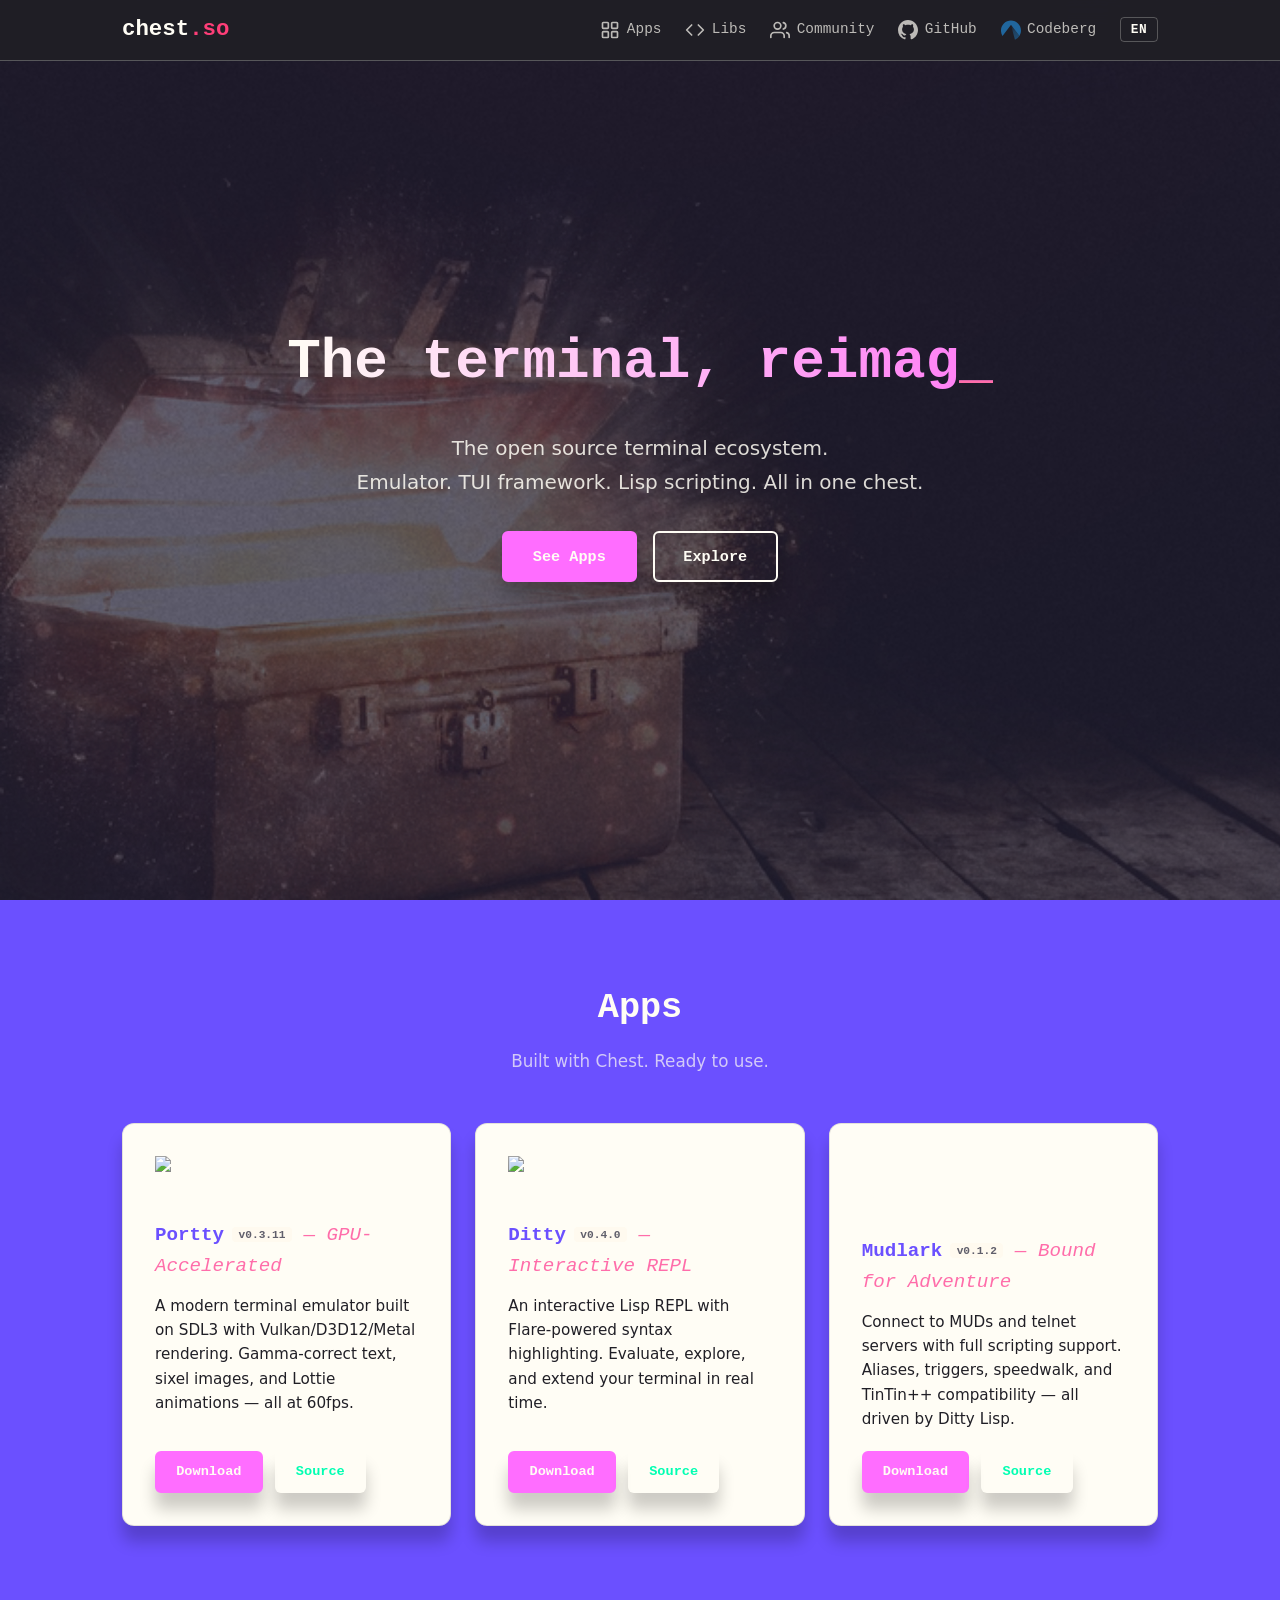
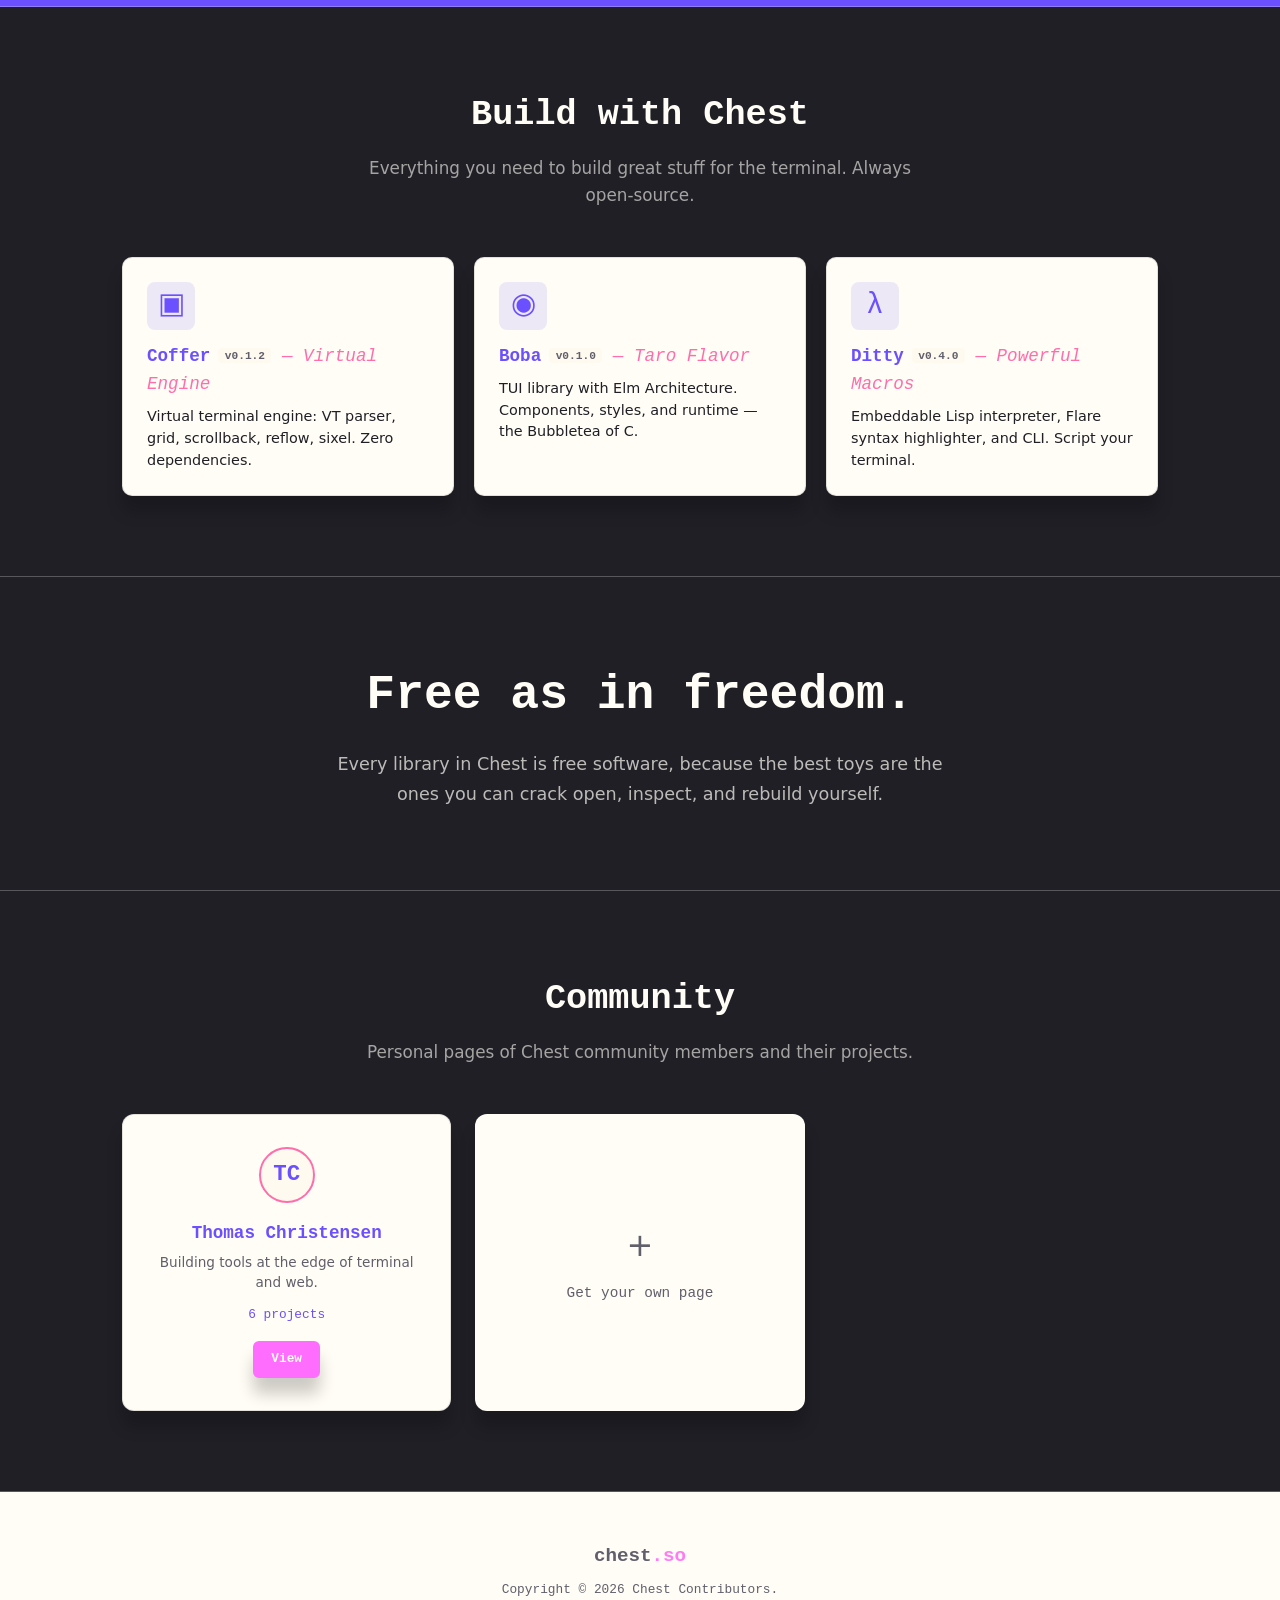
==== commit 0843fe4a: "Add ICO and PNG favicons for Google search and Apple touch icon Google's crawler ignores SVG favicon" ====
--- a/index.html
+++ b/index.html
@@ -56,8 +56,9 @@
       }
     </script>
     <link rel="stylesheet" href="style.css" />
+    <link rel="icon" href="/favicon.ico" sizes="32x32" />
     <link rel="icon" href="assets/favicon.svg" type="image/svg+xml" />
-    <link rel="apple-touch-icon" href="assets/favicon.svg" />
+    <link rel="apple-touch-icon" href="assets/favicon-180.png" />
   </head>
   <body>
     <nav class="nav">
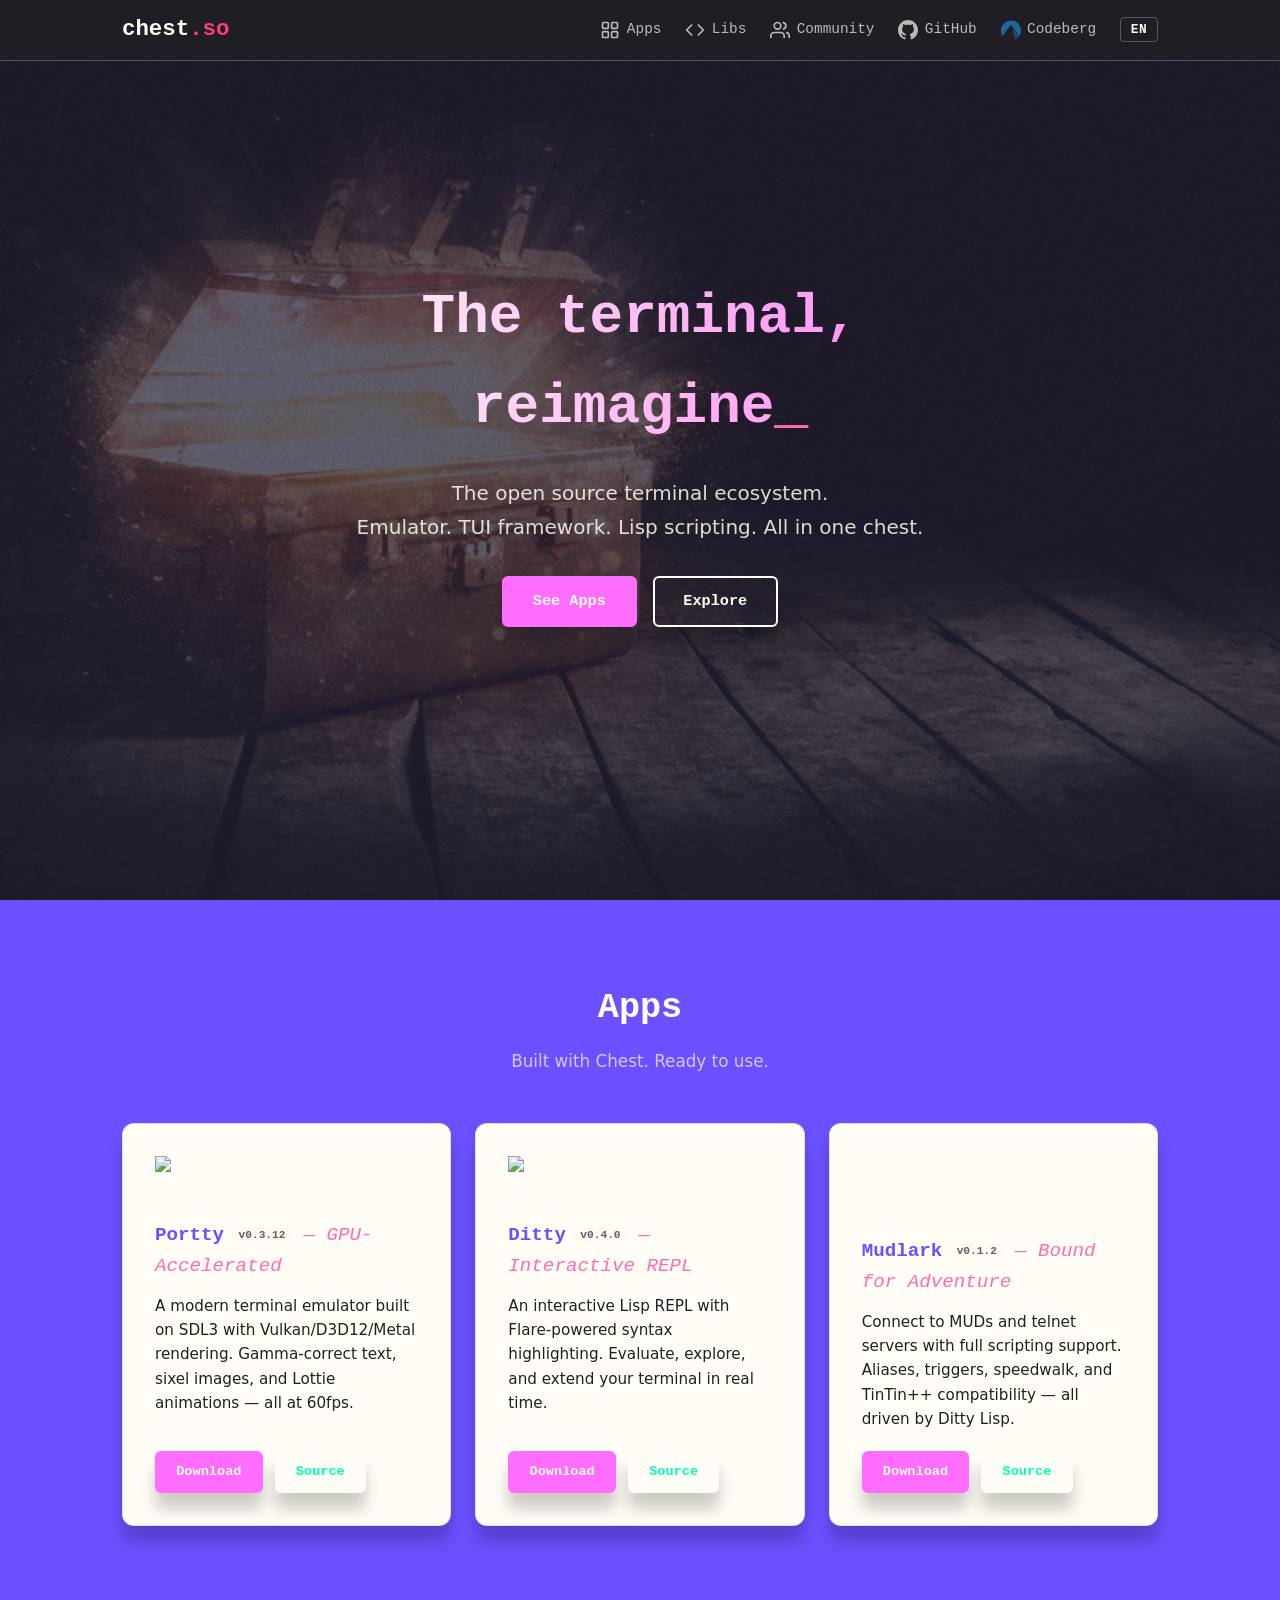
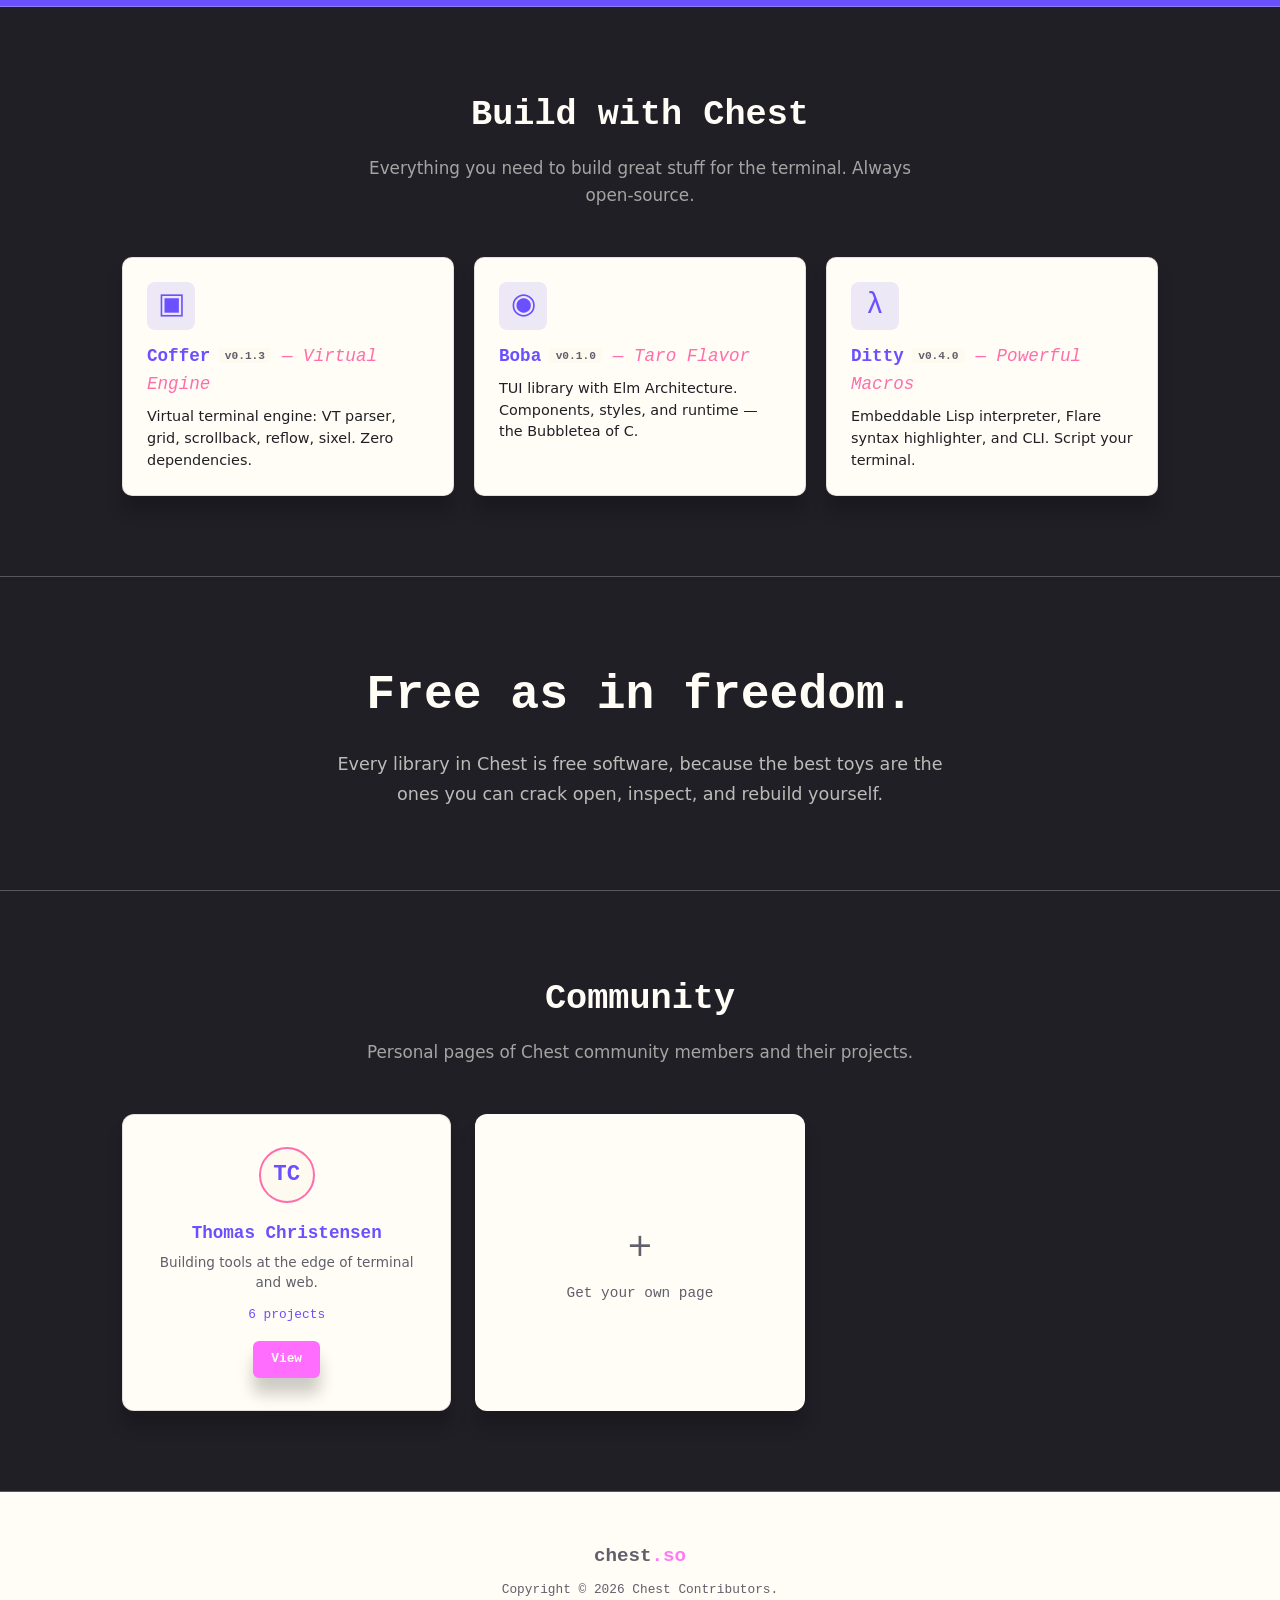
==== commit 592dbd09: "Update hero banner, switch to WebP, update version badges Replace banner image with a castle treasur" ====
--- a/index.html
+++ b/index.html
@@ -29,7 +29,10 @@
     />
     <meta property="og:url" content="https://chest.so/" />
     <meta property="og:type" content="website" />
-    <meta property="og:image" content="https://chest.so/assets/og-banner.jpg" />
+    <meta
+      property="og:image"
+      content="https://chest.so/assets/og-banner.webp"
+    />
     <meta property="og:image:width" content="1200" />
     <meta property="og:image:height" content="630" />
     <meta name="twitter:card" content="summary_large_image" />
@@ -43,7 +46,7 @@
     />
     <meta
       name="twitter:image"
-      content="https://chest.so/assets/og-banner.jpg"
+      content="https://chest.so/assets/og-banner.webp"
     />
     <script type="application/ld+json">
       {
@@ -51,7 +54,7 @@
         "@type": "Organization",
         "name": "Chest",
         "url": "https://chest.so",
-        "logo": "https://chest.so/assets/banner.jpg",
+        "logo": "https://chest.so/assets/banner.webp",
         "sameAs": ["https://github.com/chestso", "https://codeberg.org/chestso"]
       }
     </script>
@@ -158,7 +161,7 @@
     <header class="hero">
       <div class="hero-bg">
         <img
-          src="assets/banner.jpg"
+          src="assets/banner.webp"
           alt="Treasure chest"
           class="hero-banner"
           loading="eager"
--- a/style.css
+++ b/style.css
@@ -318,7 +318,7 @@
   width: 100%;
   height: 100%;
   object-fit: cover;
-  object-position: 25% center;
+  object-position: 19% center;
   opacity: 0.8;
   filter: saturate(1) contrast(1.1) brightness(0.7);
 }
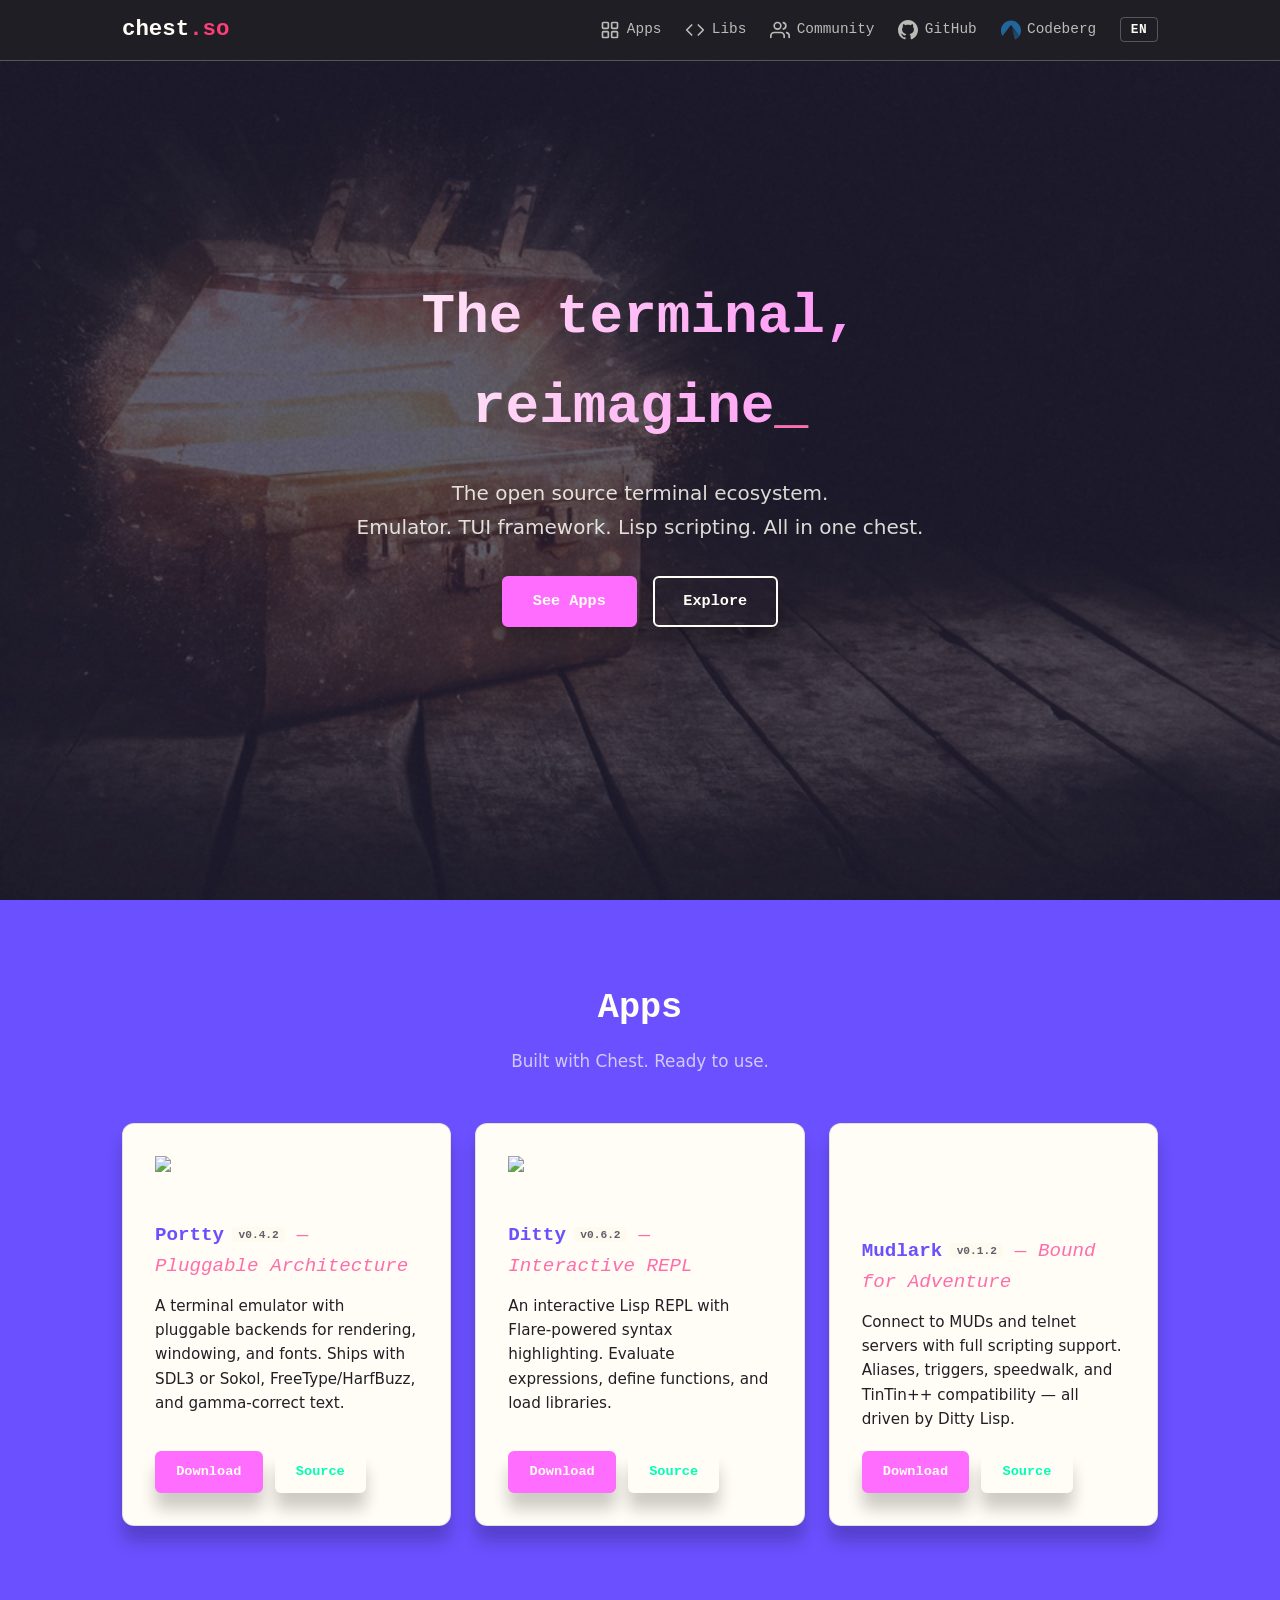
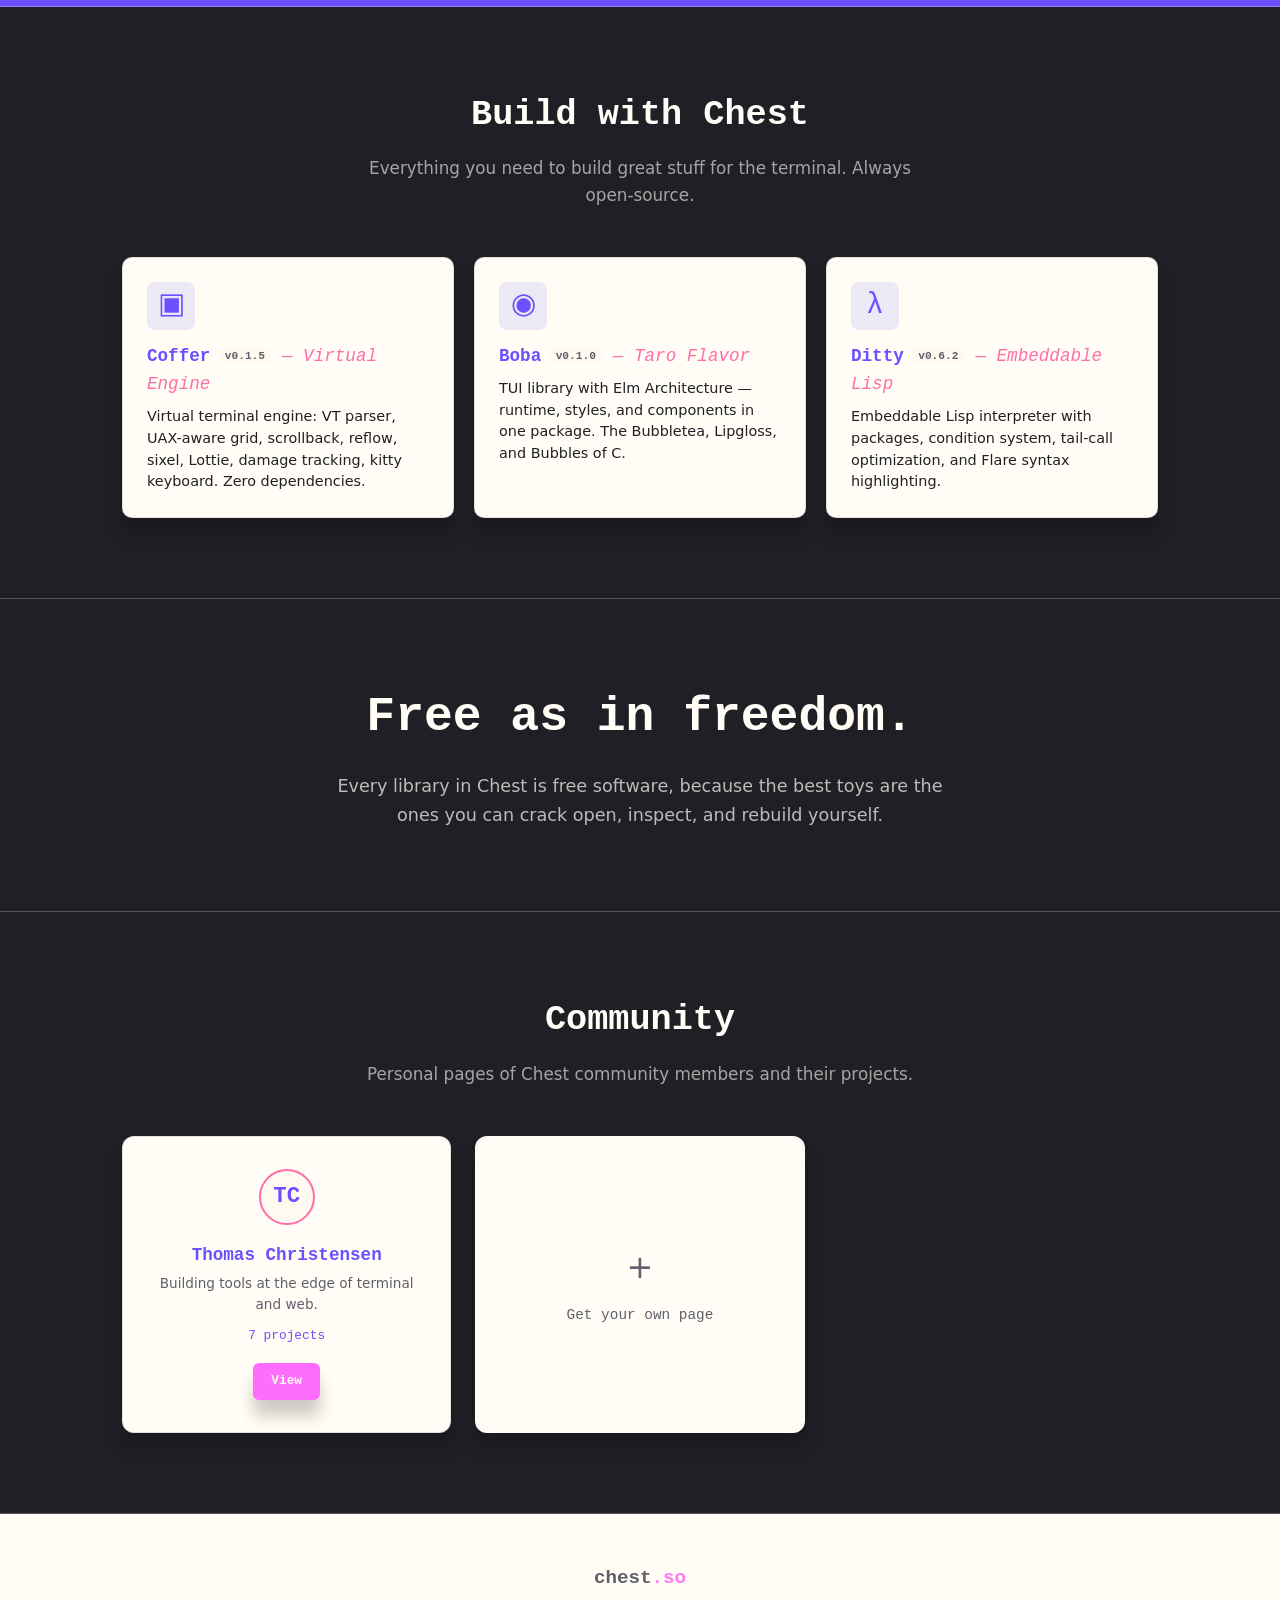
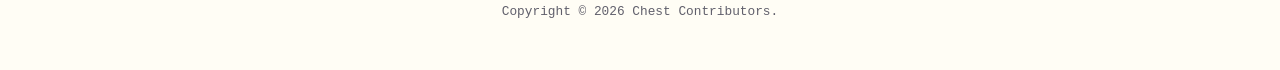
==== commit 0f29c623: "Add black theme-color meta tag to fix iPhone Safari overscroll color Safari uses theme-color to pain" ====
--- a/index.html
+++ b/index.html
@@ -3,6 +3,7 @@
   <head>
     <meta charset="UTF-8" />
     <meta name="viewport" content="width=device-width, initial-scale=1.0" />
+    <meta name="theme-color" content="#000000" />
     <title data-i18n="meta.title">
       Chest — The Open Source Terminal Ecosystem
     </title>
--- a/style.css
+++ b/style.css
@@ -81,6 +81,7 @@
 
 html {
   scroll-behavior: smooth;
+  background-color: #000;
 }
 
 body {
@@ -90,15 +91,16 @@
   line-height: 1.6;
   overflow-x: hidden;
   position: relative;
+  min-height: 100vh;
 }
 
 body::before {
   content: '';
-  position: fixed;
+  position: absolute;
   top: 0;
   left: 0;
-  width: 100vw;
-  height: 100vh;
+  width: 100%;
+  height: 100%;
   background: var(--glow-gradient);
   background-size: 2400px 2400px;
   background-position: 50% -1600px;
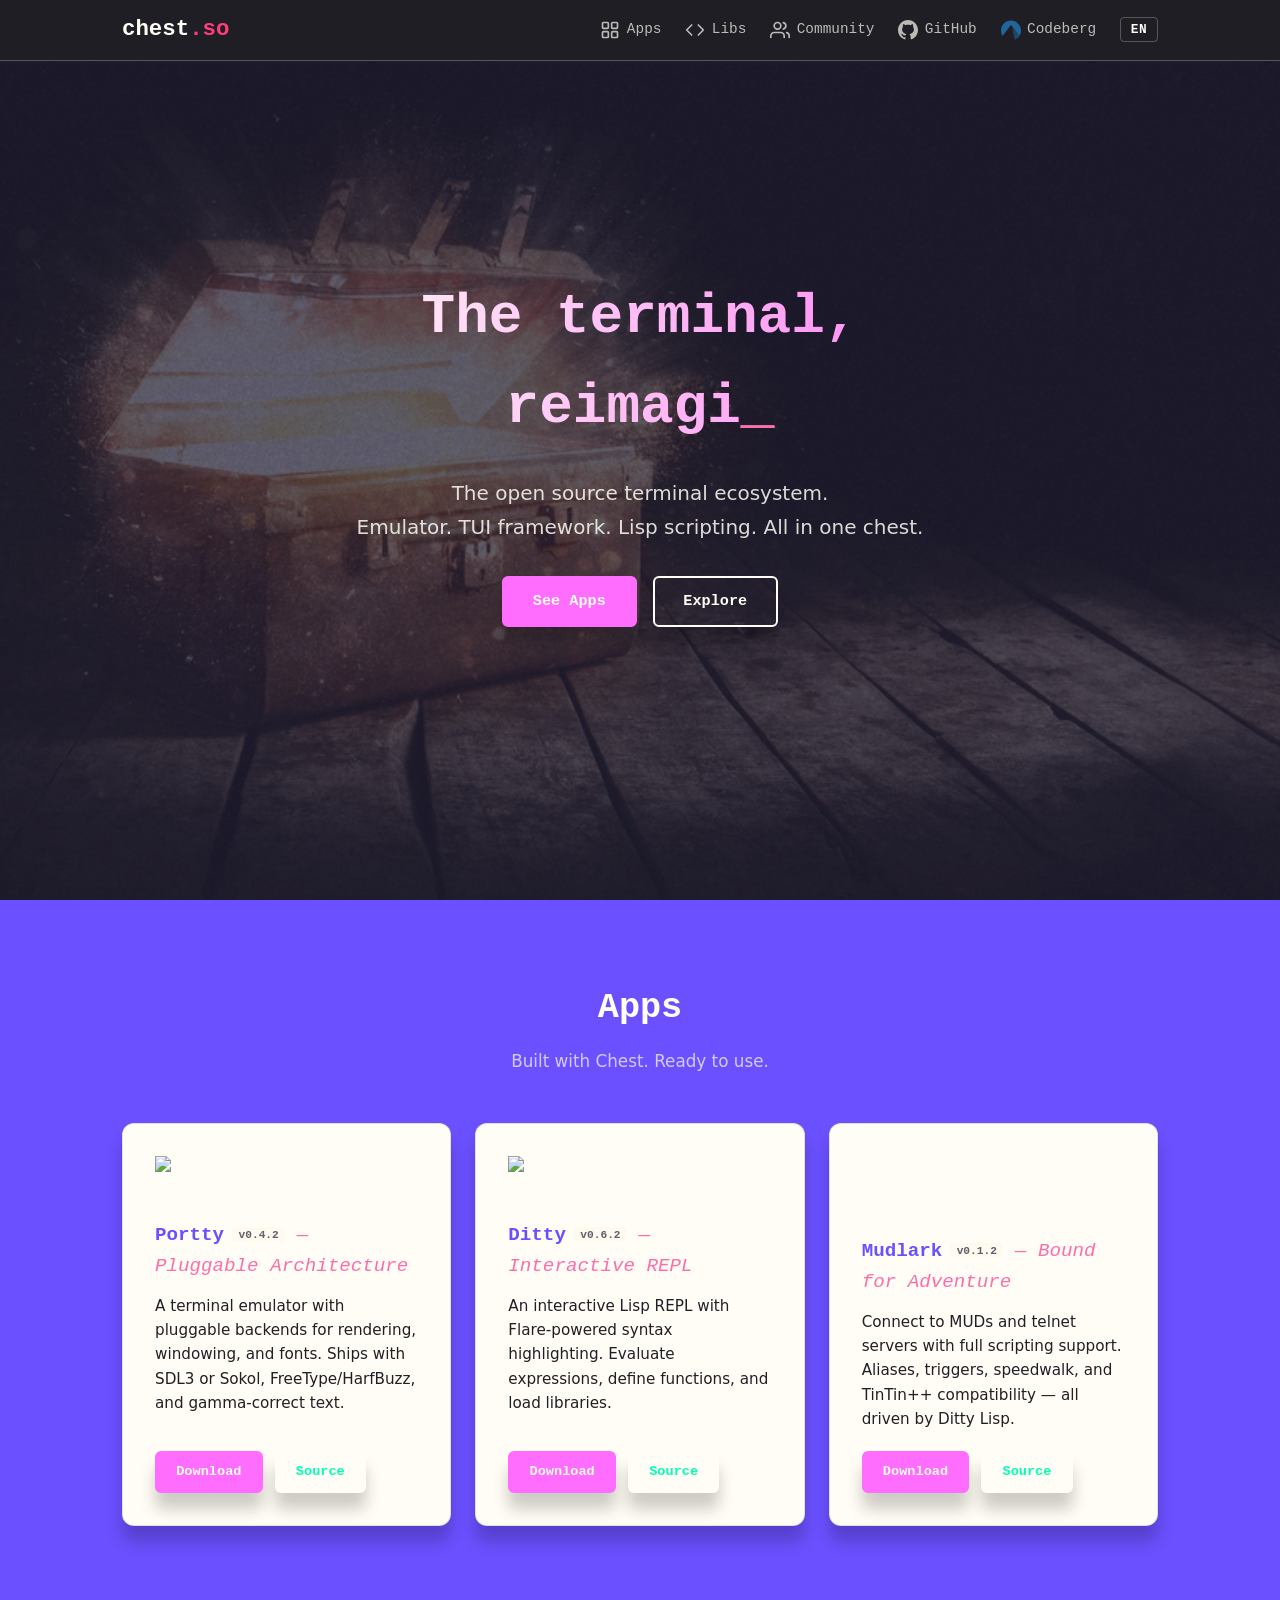
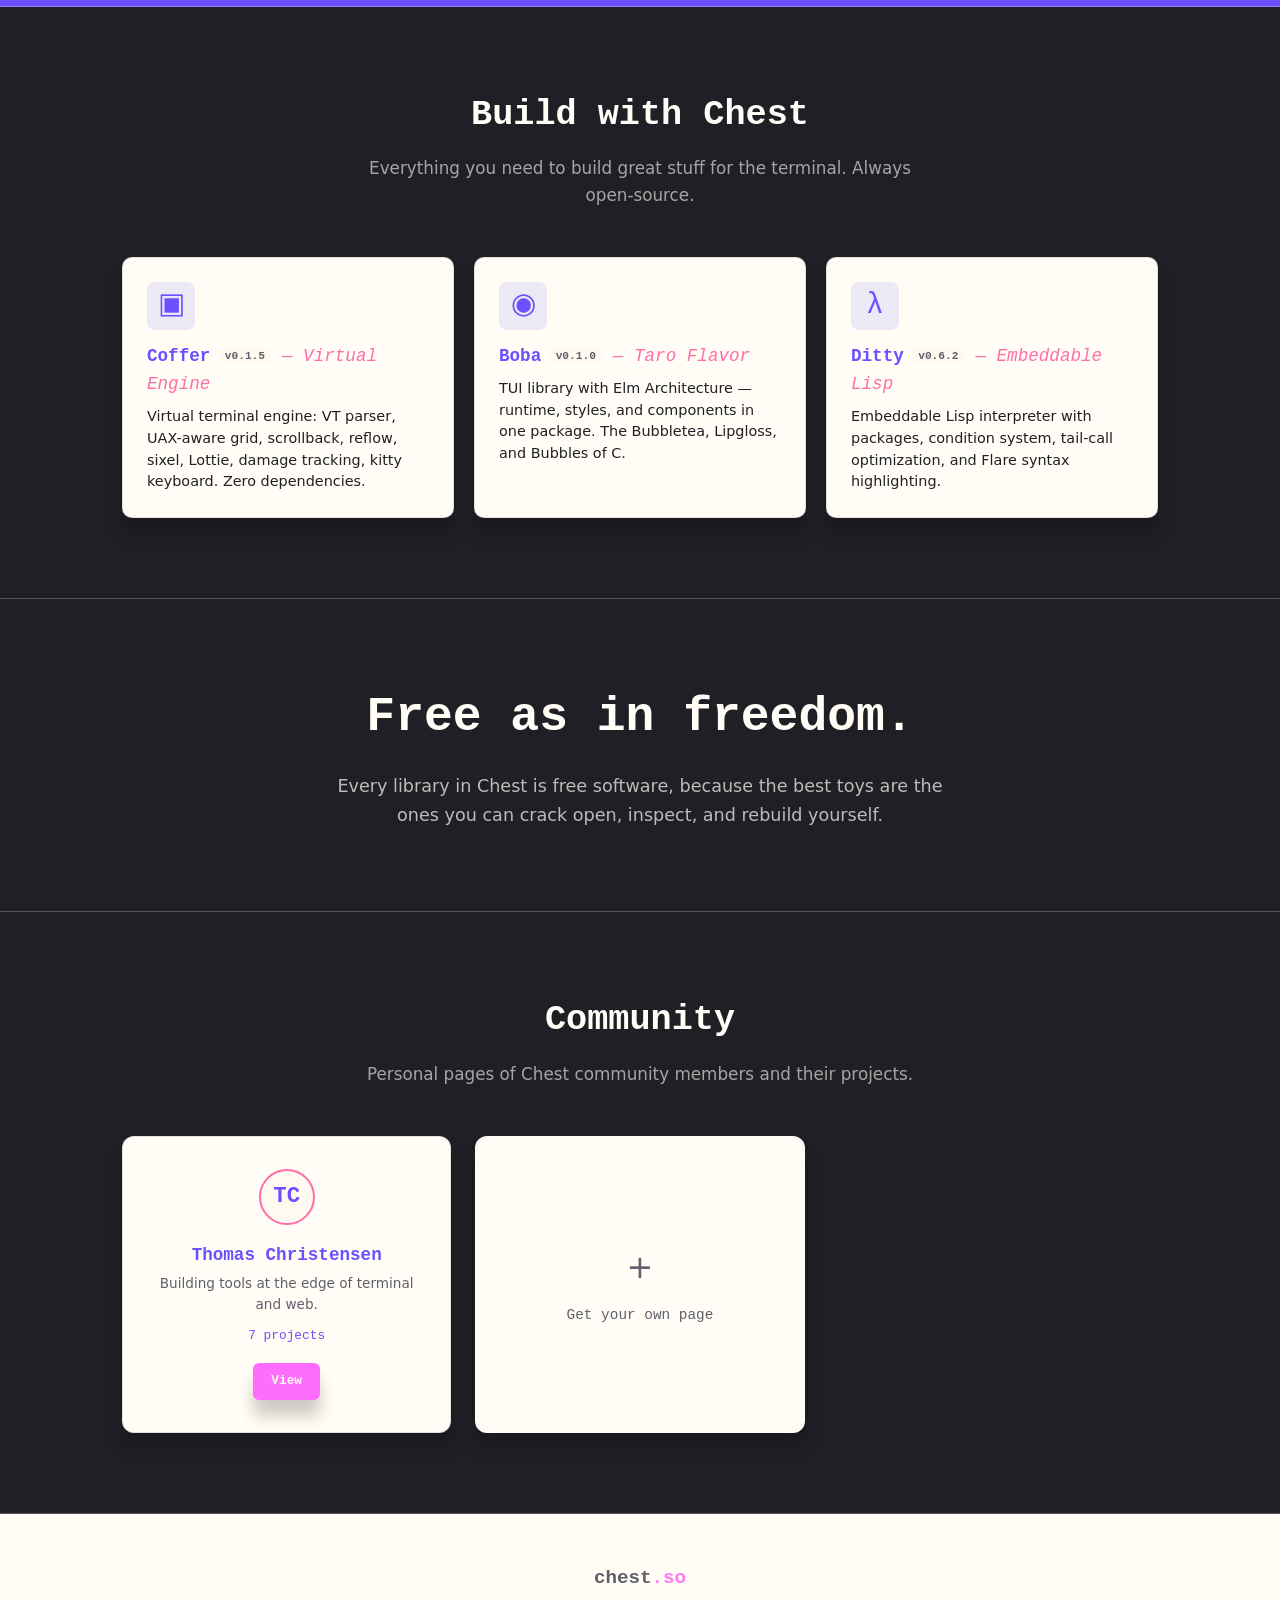
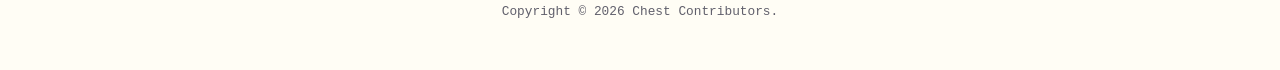
==== commit d5f44ca0: "Move purple background to page-wrapper for iOS Safari chrome tinting iOS Safari 26+ uses body backgr" ====
--- a/index.html
+++ b/index.html
@@ -65,193 +65,199 @@
     <link rel="apple-touch-icon" href="assets/favicon-180.png" />
   </head>
   <body>
-    <nav class="nav">
-      <div class="nav-inner">
-        <a href="/" class="nav-logo">
-          <span class="logo-chest">chest</span><span class="logo-tld">.so</span>
-        </a>
-        <div class="nav-links">
-          <a href="#apps" class="nav-link">
-            <svg
-              xmlns="http://www.w3.org/2000/svg"
-              width="16"
-              height="16"
-              viewBox="0 0 24 24"
-              fill="none"
-              stroke="currentColor"
-              stroke-width="2"
-              stroke-linecap="round"
-              stroke-linejoin="round"
-              aria-hidden="true"
+    <div class="page-wrapper">
+      <nav class="nav">
+        <div class="nav-inner">
+          <a href="/" class="nav-logo">
+            <span class="logo-chest">chest</span
+            ><span class="logo-tld">.so</span>
+          </a>
+          <div class="nav-links">
+            <a href="#apps" class="nav-link">
+              <svg
+                xmlns="http://www.w3.org/2000/svg"
+                width="16"
+                height="16"
+                viewBox="0 0 24 24"
+                fill="none"
+                stroke="currentColor"
+                stroke-width="2"
+                stroke-linecap="round"
+                stroke-linejoin="round"
+                aria-hidden="true"
+              >
+                <rect x="3" y="3" width="7" height="7" rx="1" />
+                <rect x="14" y="3" width="7" height="7" rx="1" />
+                <rect x="14" y="14" width="7" height="7" rx="1" />
+                <rect x="3" y="14" width="7" height="7" rx="1" /></svg
+              ><span data-i18n="nav.apps">Apps</span>
+            </a>
+            <a href="#projects" class="nav-link">
+              <svg
+                xmlns="http://www.w3.org/2000/svg"
+                width="16"
+                height="16"
+                viewBox="0 0 24 24"
+                fill="none"
+                stroke="currentColor"
+                stroke-width="2"
+                stroke-linecap="round"
+                stroke-linejoin="round"
+                aria-hidden="true"
+              >
+                <polyline points="16 18 22 12 16 6" />
+                <polyline points="8 6 2 12 8 18" /></svg
+              ><span data-i18n="nav.libs">Libs</span>
+            </a>
+            <a href="#community" class="nav-link">
+              <svg
+                xmlns="http://www.w3.org/2000/svg"
+                width="16"
+                height="16"
+                viewBox="0 0 24 24"
+                fill="none"
+                stroke="currentColor"
+                stroke-width="2"
+                stroke-linecap="round"
+                stroke-linejoin="round"
+                aria-hidden="true"
+              >
+                <path d="M17 21v-2a4 4 0 0 0-4-4H5a4 4 0 0 0-4 4v2" />
+                <circle cx="9" cy="7" r="4" />
+                <path d="M23 21v-2a4 4 0 0 0-3-3.87" />
+                <path d="M16 3.13a4 4 0 0 1 0 7.75" /></svg
+              ><span data-i18n="nav.community">Community</span>
+            </a>
+            <span id="nav-icons"></span>
+            <span class="nav-liberapay">
+              <script src="https://liberapay.com/thomasc/widgets/button.js"></script>
+              <noscript
+                ><a href="https://liberapay.com/thomasc/donate"
+                  ><img
+                    alt="Donate using Liberapay"
+                    src="https://liberapay.com/assets/widgets/donate.svg" /></a
+              ></noscript>
+            </span>
+            <div class="lang-switcher" id="lang-switcher">
+              <button
+                class="lang-btn"
+                id="lang-btn"
+                aria-label="Switch language"
+                aria-haspopup="true"
+                aria-expanded="false"
+              >
+                EN
+              </button>
+              <ul class="lang-menu" id="lang-menu" role="menu">
+                <li role="menuitem" data-lang="en">English</li>
+                <li role="menuitem" data-lang="zh">中文</li>
+                <li role="menuitem" data-lang="fa">فارسی</li>
+                <li role="menuitem" data-lang="ar">العربية</li>
+                <li role="menuitem" data-lang="th">ไทย</li>
+                <li role="menuitem" data-lang="ru">Русский</li>
+              </ul>
+            </div>
+          </div>
+        </div>
+      </nav>
+
+      <header class="hero">
+        <div class="hero-bg">
+          <img
+            src="assets/banner.webp"
+            alt="Treasure chest"
+            class="hero-banner"
+            loading="eager"
+          />
+          <div class="hero-overlay"></div>
+          <div class="hero-noise" id="noise"></div>
+        </div>
+        <div class="hero-content">
+          <h1 class="hero-title">
+            <span class="typewriter" id="typewriter"></span
+            ><span class="cursor">_</span>
+          </h1>
+          <p class="hero-sub" data-i18n="hero.subtitle">
+            The open source terminal ecosystem.<br />Emulator. TUI framework.
+            Lisp scripting. All in one chest.
+          </p>
+          <div class="hero-cta">
+            <a href="#apps" class="btn btn-primary" data-i18n="hero.cta.apps"
+              >See Apps</a
             >
-              <rect x="3" y="3" width="7" height="7" rx="1" />
-              <rect x="14" y="3" width="7" height="7" rx="1" />
-              <rect x="14" y="14" width="7" height="7" rx="1" />
-              <rect x="3" y="14" width="7" height="7" rx="1" /></svg
-            ><span data-i18n="nav.apps">Apps</span>
-          </a>
-          <a href="#projects" class="nav-link">
-            <svg
-              xmlns="http://www.w3.org/2000/svg"
-              width="16"
-              height="16"
-              viewBox="0 0 24 24"
-              fill="none"
-              stroke="currentColor"
-              stroke-width="2"
-              stroke-linecap="round"
-              stroke-linejoin="round"
-              aria-hidden="true"
+            <a
+              href="#projects"
+              class="btn btn-outline"
+              data-i18n="hero.cta.explore"
+              >Explore</a
             >
-              <polyline points="16 18 22 12 16 6" />
-              <polyline points="8 6 2 12 8 18" /></svg
-            ><span data-i18n="nav.libs">Libs</span>
-          </a>
-          <a href="#community" class="nav-link">
-            <svg
-              xmlns="http://www.w3.org/2000/svg"
-              width="16"
-              height="16"
-              viewBox="0 0 24 24"
-              fill="none"
-              stroke="currentColor"
-              stroke-width="2"
-              stroke-linecap="round"
-              stroke-linejoin="round"
-              aria-hidden="true"
-            >
-              <path d="M17 21v-2a4 4 0 0 0-4-4H5a4 4 0 0 0-4 4v2" />
-              <circle cx="9" cy="7" r="4" />
-              <path d="M23 21v-2a4 4 0 0 0-3-3.87" />
-              <path d="M16 3.13a4 4 0 0 1 0 7.75" /></svg
-            ><span data-i18n="nav.community">Community</span>
-          </a>
-          <span id="nav-icons"></span>
-          <span class="nav-liberapay">
-            <script src="https://liberapay.com/thomasc/widgets/button.js"></script>
-            <noscript
-              ><a href="https://liberapay.com/thomasc/donate"
-                ><img
-                  alt="Donate using Liberapay"
-                  src="https://liberapay.com/assets/widgets/donate.svg" /></a
-            ></noscript>
-          </span>
-          <div class="lang-switcher" id="lang-switcher">
-            <button
-              class="lang-btn"
-              id="lang-btn"
-              aria-label="Switch language"
-              aria-haspopup="true"
-              aria-expanded="false"
-            >
-              EN
-            </button>
-            <ul class="lang-menu" id="lang-menu" role="menu">
-              <li role="menuitem" data-lang="en">English</li>
-              <li role="menuitem" data-lang="zh">中文</li>
-              <li role="menuitem" data-lang="fa">فارسی</li>
-              <li role="menuitem" data-lang="ar">العربية</li>
-              <li role="menuitem" data-lang="th">ไทย</li>
-              <li role="menuitem" data-lang="ru">Русский</li>
-            </ul>
-          </div>
-        </div>
-      </div>
-    </nav>
-
-    <header class="hero">
-      <div class="hero-bg">
-        <img
-          src="assets/banner.webp"
-          alt="Treasure chest"
-          class="hero-banner"
-          loading="eager"
-        />
-        <div class="hero-overlay"></div>
-        <div class="hero-noise" id="noise"></div>
-      </div>
-      <div class="hero-content">
-        <h1 class="hero-title">
-          <span class="typewriter" id="typewriter"></span
-          ><span class="cursor">_</span>
-        </h1>
-        <p class="hero-sub" data-i18n="hero.subtitle">
-          The open source terminal ecosystem.<br />Emulator. TUI framework. Lisp
-          scripting. All in one chest.
-        </p>
-        <div class="hero-cta">
-          <a href="#apps" class="btn btn-primary" data-i18n="hero.cta.apps"
-            >See Apps</a
-          >
-          <a
-            href="#projects"
-            class="btn btn-outline"
-            data-i18n="hero.cta.explore"
-            >Explore</a
-          >
-        </div>
-      </div>
-    </header>
-
-    <main>
-      <section id="apps" class="section">
+          </div>
+        </div>
+      </header>
+
+      <main>
+        <section id="apps" class="section">
+          <div class="container">
+            <h2 class="section-title" data-i18n="apps.title">Apps</h2>
+            <p class="section-sub" data-i18n="apps.subtitle">
+              Built with Chest. Ready to use.
+            </p>
+            <div class="feature-grid" id="apps-grid">
+              <!-- main.js renders app cards here from projects.json -->
+            </div>
+          </div>
+        </section>
+
+        <section id="projects" class="section section-alt">
+          <div class="container">
+            <h2 class="section-title" data-i18n="libs.title">
+              Build with Chest
+            </h2>
+            <p class="section-sub" data-i18n="libs.subtitle">
+              Everything you need to build great stuff for the terminal. Always
+              open&#8209;source.
+            </p>
+            <div class="card-grid" id="libs-grid">
+              <!-- main.js renders lib cards here from projects.json -->
+            </div>
+          </div>
+        </section>
+
+        <section class="section section-motto">
+          <div class="container">
+            <h2 class="motto" data-i18n="motto.title">Free as in freedom.</h2>
+            <p class="motto-sub" data-i18n="motto.subtitle">
+              Every library in Chest is free software, because the best toys are
+              the ones you can crack open, inspect, and rebuild yourself.
+            </p>
+          </div>
+        </section>
+
+        <section id="community" class="section section-alt">
+          <div class="container">
+            <h2 class="section-title" data-i18n="community.title">Community</h2>
+            <p class="section-sub" data-i18n="community.subtitle">
+              Personal pages of Chest community members and their projects.
+            </p>
+            <div class="community-grid" id="community-grid">
+              <!-- main.js renders user cards here from users.json -->
+            </div>
+          </div>
+        </section>
+      </main>
+
+      <footer class="footer">
         <div class="container">
-          <h2 class="section-title" data-i18n="apps.title">Apps</h2>
-          <p class="section-sub" data-i18n="apps.subtitle">
-            Built with Chest. Ready to use.
+          <p>
+            <span class="logo-chest">chest</span
+            ><span class="logo-tld">.so</span>
           </p>
-          <div class="feature-grid" id="apps-grid">
-            <!-- main.js renders app cards here from projects.json -->
-          </div>
-        </div>
-      </section>
-
-      <section id="projects" class="section section-alt">
-        <div class="container">
-          <h2 class="section-title" data-i18n="libs.title">Build with Chest</h2>
-          <p class="section-sub" data-i18n="libs.subtitle">
-            Everything you need to build great stuff for the terminal. Always
-            open&#8209;source.
+          <p class="footer-sub" data-i18n="footer.copyright">
+            Copyright &copy; 2026 Chest Contributors.
           </p>
-          <div class="card-grid" id="libs-grid">
-            <!-- main.js renders lib cards here from projects.json -->
-          </div>
-        </div>
-      </section>
-
-      <section class="section section-motto">
-        <div class="container">
-          <h2 class="motto" data-i18n="motto.title">Free as in freedom.</h2>
-          <p class="motto-sub" data-i18n="motto.subtitle">
-            Every library in Chest is free software, because the best toys are
-            the ones you can crack open, inspect, and rebuild yourself.
-          </p>
-        </div>
-      </section>
-
-      <section id="community" class="section section-alt">
-        <div class="container">
-          <h2 class="section-title" data-i18n="community.title">Community</h2>
-          <p class="section-sub" data-i18n="community.subtitle">
-            Personal pages of Chest community members and their projects.
-          </p>
-          <div class="community-grid" id="community-grid">
-            <!-- main.js renders user cards here from users.json -->
-          </div>
-        </div>
-      </section>
-    </main>
-
-    <footer class="footer">
-      <div class="container">
-        <p>
-          <span class="logo-chest">chest</span><span class="logo-tld">.so</span>
-        </p>
-        <p class="footer-sub" data-i18n="footer.copyright">
-          Copyright &copy; 2026 Chest Contributors.
-        </p>
-      </div>
-    </footer>
+        </div>
+      </footer>
+    </div>
 
     <script src="i18n.js"></script>
     <script src="assets/icons.js"></script>
--- a/style.css
+++ b/style.css
@@ -85,16 +85,20 @@
 }
 
 body {
-  background: var(--bg);
+  background: #000;
   color: var(--text);
   font-family: var(--font-sans);
   line-height: 1.6;
   overflow-x: hidden;
+}
+
+.page-wrapper {
+  background: var(--bg);
   position: relative;
   min-height: 100vh;
 }
 
-body::before {
+.page-wrapper::before {
   content: '';
   position: absolute;
   top: 0;
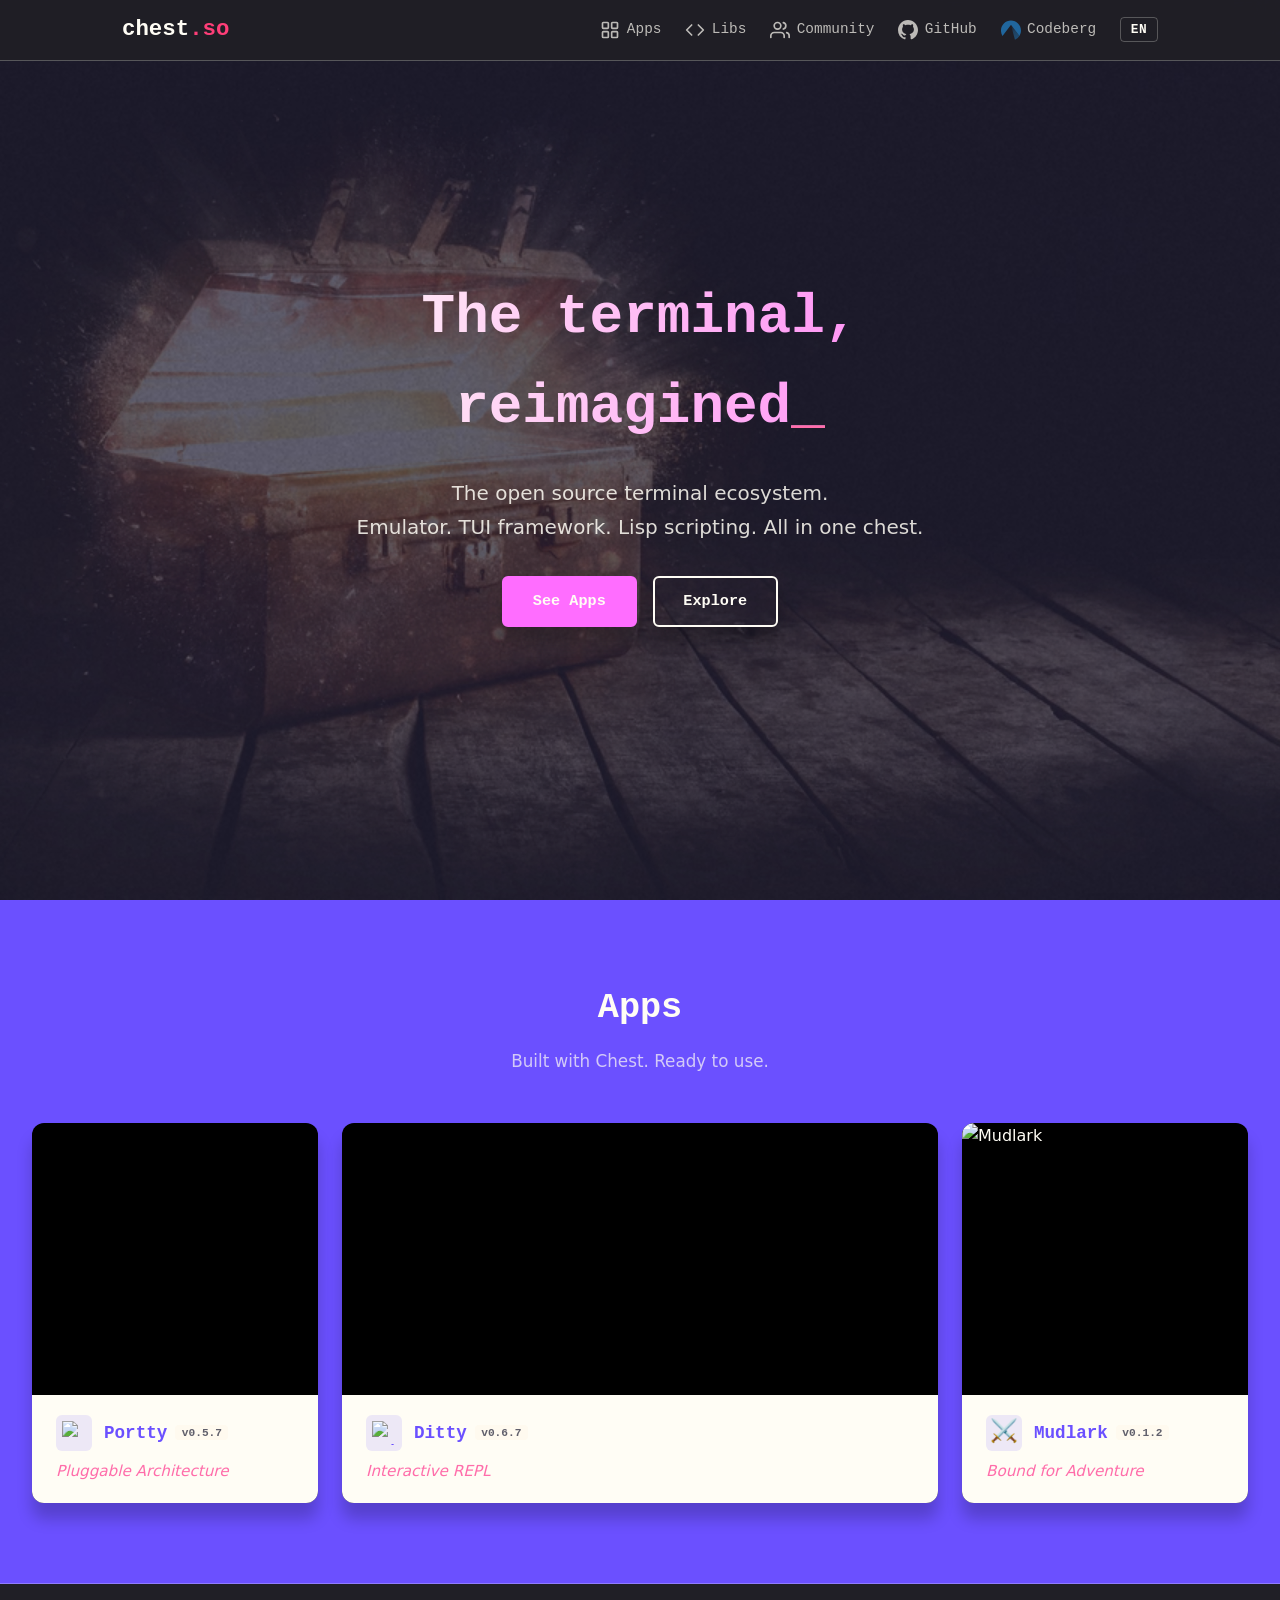
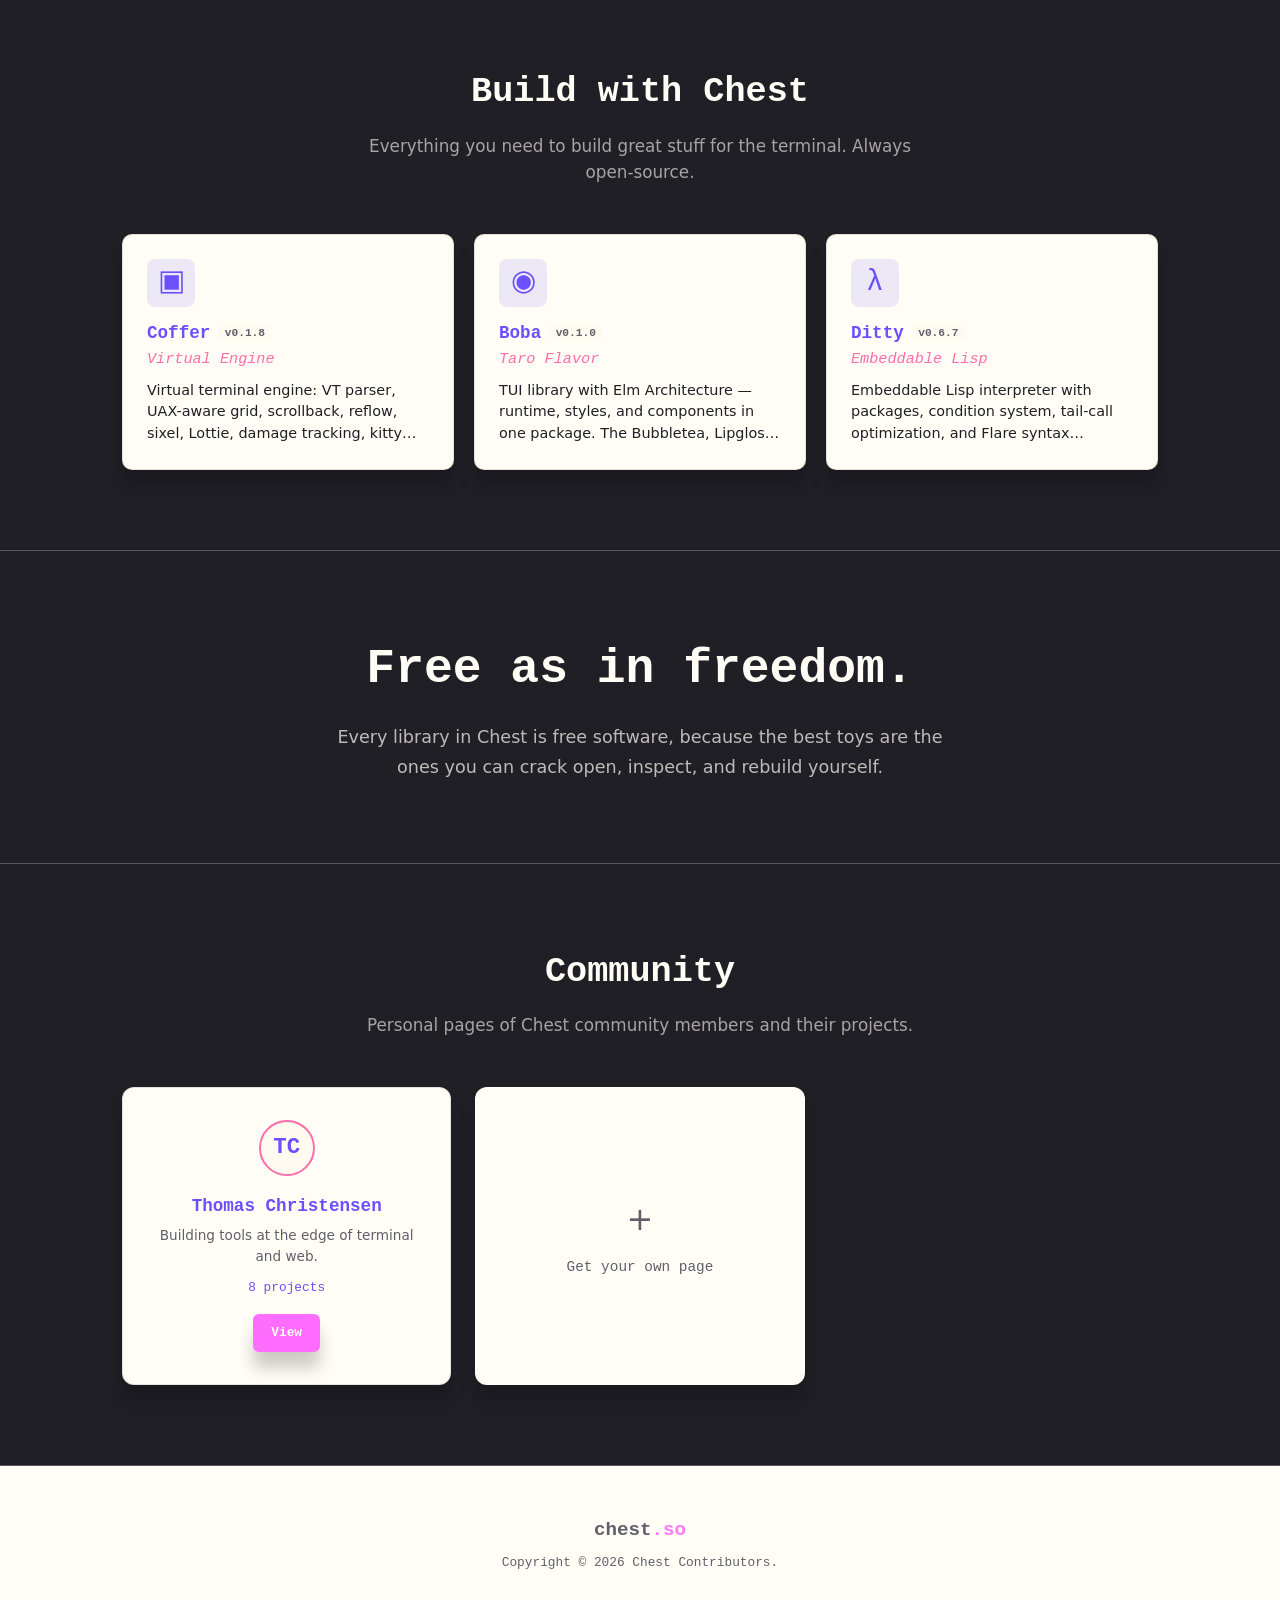
==== commit 9790b49e: "WIP: Redesign app cards with gfx overlay and optional span Replace the old feature-card layout with " ====
--- a/index.html
+++ b/index.html
@@ -202,9 +202,9 @@
             <p class="section-sub" data-i18n="apps.subtitle">
               Built with Chest. Ready to use.
             </p>
-            <div class="feature-grid" id="apps-grid">
-              <!-- main.js renders app cards here from projects.json -->
-            </div>
+          </div>
+          <div class="app-grid" id="apps-grid">
+            <!-- main.js renders app cards here from projects.json -->
           </div>
         </section>
 
@@ -262,6 +262,6 @@
     <script src="i18n.js"></script>
     <script src="assets/icons.js"></script>
     <script src="common.js"></script>
-    <script src="main.js"></script>
+    <script src="main.js?v=2"></script>
   </body>
 </html>
--- a/style.css
+++ b/style.css
@@ -15,7 +15,7 @@
   --text-muted: #605f6b; /* Oyster — muted on cream */
   --card-text: #201f26; /* Pepper — text on cream cards */
   --card-title: #6b50ff; /* Charple — card titles */
-  --card-title-hover: #fe3e78; /* BurstRed — hover on cream */
+  --card-title-hover: #00ffb2; /* Julep — hover on cream */
   --text-on-cream: #201f26; /* Pepper */
   --text-on-cream-muted: #605f6b; /* Oyster */
   --footer-text: #605f6b; /* Oyster — footer text */
@@ -550,71 +550,118 @@
   color: var(--card-text);
   font-size: 0.9rem;
   line-height: 1.5;
-}
-
-/* ── Feature Grid ── */
-.feature-grid {
+  height: 4.05rem;
+  display: -webkit-box;
+  -webkit-line-clamp: 3;
+  line-clamp: 3;
+  -webkit-box-orient: vertical;
+  overflow: hidden;
+}
+
+/* ── App Grid ── */
+.app-grid {
   display: grid;
   grid-template-columns: repeat(auto-fill, minmax(280px, 1fr));
+  grid-auto-rows: 1fr;
   gap: 1.5rem;
-}
-
-.feature-card {
-  background: var(--bg-card);
-  border: 1px solid var(--border-card);
+  padding: 0 2rem;
+}
+
+/* ── App Cards ── */
+.app-card {
+  position: relative;
+  display: block;
   border-radius: 12px;
-  padding: 2rem;
+  overflow: hidden;
+  height: 380px;
+  box-shadow: var(--shadow-card);
   transition:
     transform 0.15s,
     box-shadow 0.15s;
+}
+
+.app-card:hover {
+  transform: translateY(6px);
+  box-shadow: var(--shadow-card-hover);
+}
+
+.app-gfx {
+  position: absolute;
+  inset: 0;
+  z-index: 0;
+  background: #000;
+  pointer-events: none;
+}
+
+.app-gfx img,
+.app-gfx video {
+  width: 100%;
+  height: 100%;
+  object-fit: cover;
+  display: block;
+}
+
+.app-gfx video {
+  cursor: pointer;
+}
+
+.app-info {
+  position: absolute;
+  bottom: 0;
+  left: 0;
+  right: 0;
+  z-index: 1;
+  background: var(--bg-card);
+  padding: 1.25rem 1.5rem;
   display: flex;
   flex-direction: column;
-  box-shadow: var(--shadow-card);
-}
-
-.feature-card:hover {
-  border-color: var(--card-accent);
-  transform: translateY(6px);
-  box-shadow: var(--shadow-card-hover);
-}
-
-.feature-icon {
-  font-size: 2.5rem;
-  margin-bottom: 1rem;
-}
-
-.feature-icon img {
-  display: block;
-  width: 48px;
-  height: 48px;
-}
-
-.feature-card h3 {
-  font-family: var(--font-mono);
-  font-size: 1.2rem;
-  font-weight: 700;
-  margin-bottom: 0.75rem;
+  gap: 0.25rem;
+}
+
+.app-info h3 {
+  font-family: var(--font-mono);
+  font-size: 1.1rem;
+  font-weight: 700;
   color: var(--card-title);
   transition: color 0.25s;
-}
-
-.feature-card:hover h3 {
+  margin: 0;
+}
+
+.app-card:hover .app-info h3 {
   color: var(--card-title-hover);
 }
 
-.feature-card p {
-  color: var(--card-text);
+.app-header {
+  display: flex;
+  align-items: center;
+  gap: 0.75rem;
+  margin-bottom: 0.25rem;
+}
+
+.app-icon {
+  width: 36px;
+  height: 36px;
+  display: flex;
+  align-items: center;
+  justify-content: center;
+  background: var(--card-icon-bg);
+  border-radius: 6px;
+  color: var(--card-icon-color);
+  font-family: var(--font-mono);
+  font-size: 1.4rem;
+  flex-shrink: 0;
+}
+
+.app-icon img {
+  width: 24px;
+  height: 24px;
+  display: block;
+}
+
+.card-flair {
+  display: block;
   font-size: 0.95rem;
-  margin-bottom: 1.25rem;
-  line-height: 1.6;
-  flex: 1;
-}
-
-.feature-actions {
-  display: flex;
-  gap: 0.75rem;
-  flex-wrap: wrap;
-  margin-top: auto;
+  color: var(--card-flair);
 }
 
 .badge-version {
@@ -790,13 +837,22 @@
   margin-top: 0.5rem;
 }
 
-/* ── Responsive ── */
+/* ─ Responsive ── */
 @media (max-width: 640px) {
   .nav-links {
     gap: 0.75rem;
     font-size: 0.8rem;
   }
 
+  #nav-icons {
+    gap: 0.75rem;
+  }
+
+  .btn-small {
+    padding: 0.5rem 0.9rem;
+    font-size: 0.8rem;
+  }
+
   .nav-link span {
     display: none;
   }
@@ -811,9 +867,26 @@
   }
 
   .card-grid,
-  .feature-grid,
+  .app-grid,
   .community-grid {
     grid-template-columns: 1fr;
+  }
+
+  .app-grid {
+    padding: 0 1rem;
+  }
+
+  .app-card {
+    height: auto;
+    min-height: 380px;
+  }
+
+  .app-card[style*='grid-column'] {
+    grid-column: auto !important;
+  }
+
+  .app-info {
+    padding: 1rem 1.25rem;
   }
 
   .section {
@@ -849,7 +922,7 @@
 }
 
 body.rtl .card-grid,
-body.rtl .feature-grid,
+body.rtl .app-grid,
 body.rtl .community-grid {
   direction: rtl;
 }
